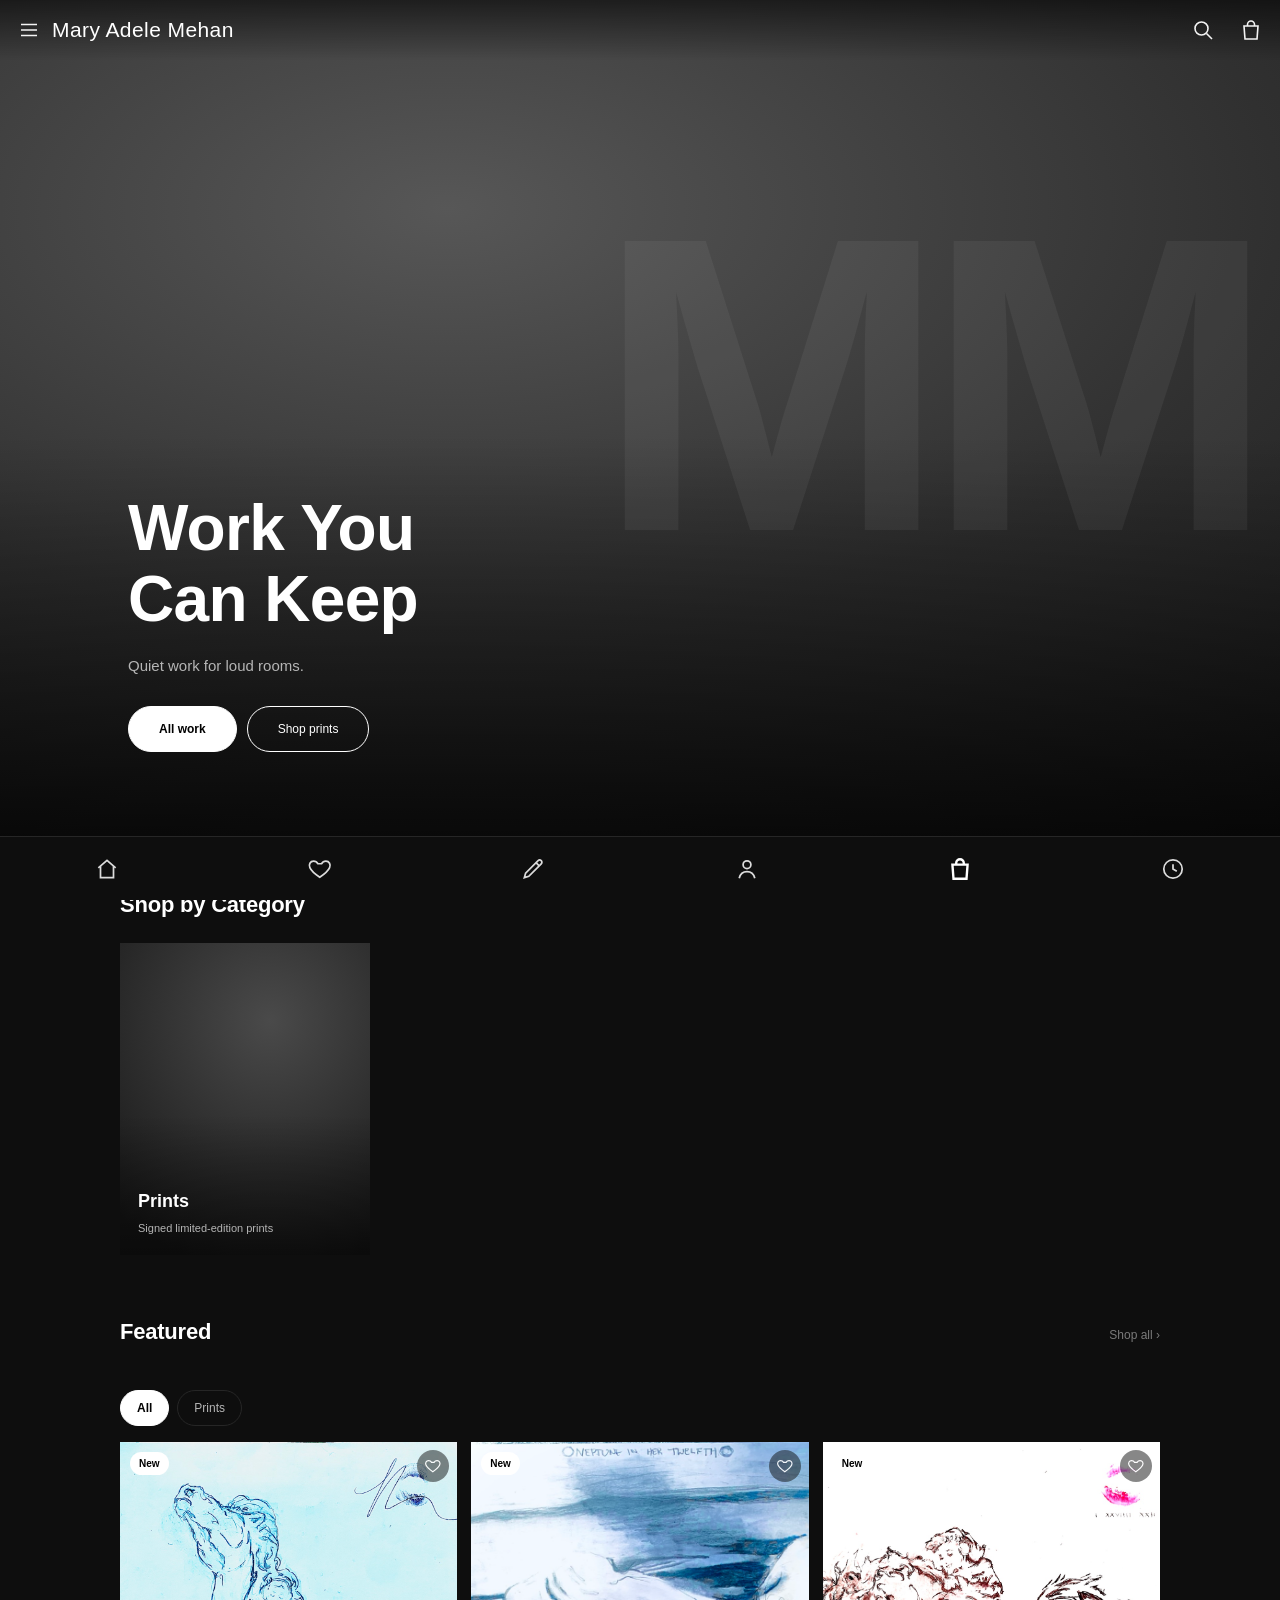
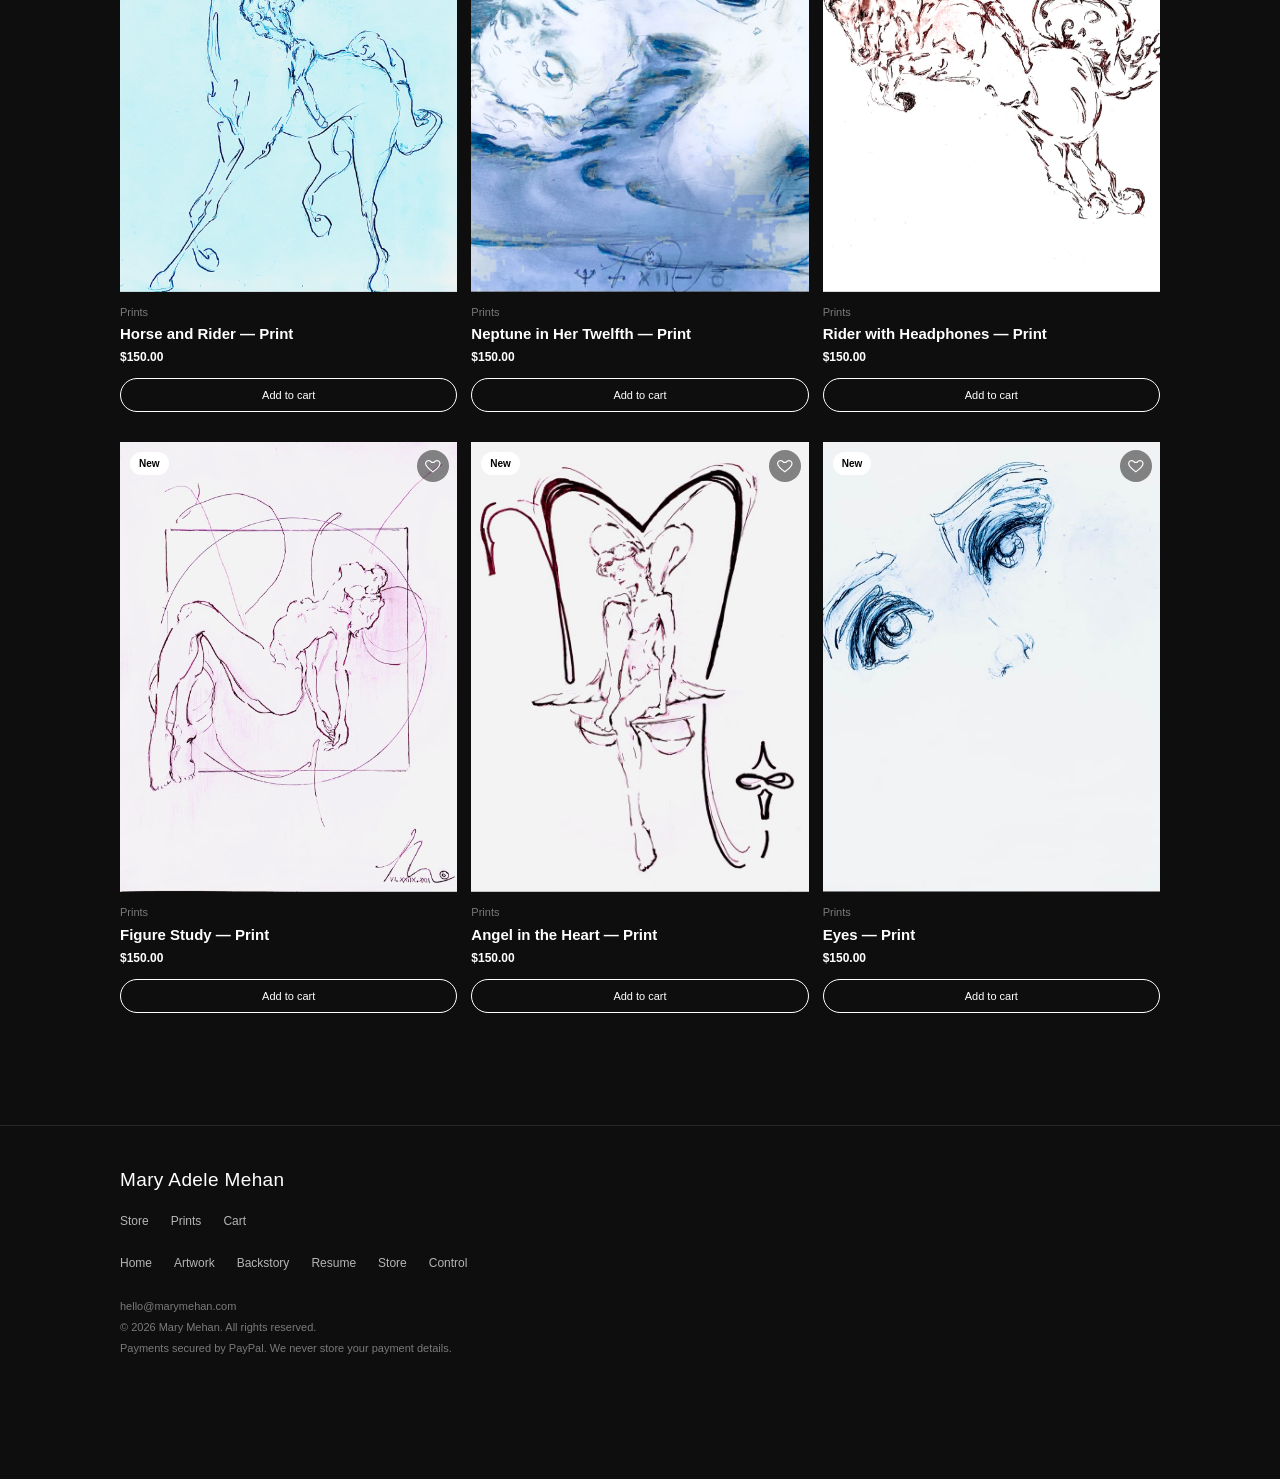
==== store/index.html @ 0a0d1360 "Store: match Featured to new All order Featured now starts Horse and Rider, Neptune in Her Twelfth, " ====
<!DOCTYPE html>
<html lang="en">
<head>
  <meta charset="UTF-8" />
  <meta name="viewport" content="width=device-width, initial-scale=1.0" />
  <meta name="theme-color" content="#0e0e0e" />
  <title>Store</title>
  <link rel="stylesheet" href="../css/style.css" />
  <link rel="stylesheet" href="css/store.css" />
</head>
<body data-page="store" data-root="../" data-store-page="home">

  <!-- full-screen hero (text from data.js → store.pages.home.hero) -->
  <section class="hero" aria-label="Featured">
    <div class="hero-track">
      <div class="hero-slide">
        <div class="slide-art art-2"></div>
        <div class="slide-caption">
          <div class="slide-title"></div>
          <div class="slide-sub" id="rotating-tagline"></div>
          <div class="hero-ctas"></div>
        </div>
      </div>
    </div>
    <div class="hero-progress"></div>
  </section>

  <!-- categories -->
  <section class="section">
    <div class="wrap">
      <div class="section-head">
        <h2 data-store-text="categoriesHeading"></h2>
      </div>
      <div class="grid-2 grid-4" id="categories-grid"></div>
    </div>
  </section>

  <!-- featured products -->
  <section class="section">
    <div class="wrap">
      <div class="section-head">
        <h2 data-store-text="featuredHeading"></h2>
        <a class="more" data-store-text="featuredMore.label" data-store-href="featuredMore.href"></a>
      </div>
      <div class="chips" id="featured-chips"></div>
      <div class="grid-products" id="featured-grid"></div>
    </div>
  </section>

  <!-- filled from data.js by main.js (store links via mmFooterExtra in js/store.js) -->
  <footer class="site-footer"></footer>

  <script src="../js/main.js?v=20261028b"></script>
  <script src="js/store.js"></script>
  <script src="js/home.js"></script>
</body>
</html>
---- css/style.css ----
/* ==========================================================
   MARY MEHAN — portfolio
   Design language: dark app-like editorial (juun.j style)
   ========================================================== */

:root {
  --bg: #0e0e0e;
  --bg-raise: #161616;
  --text: #ffffff;
  --text-dim: #b5b5b5;
  --text-faint: #7a7a7a;
  --hairline: #262626;
  --font: "Helvetica Neue", Helvetica, Arial, "Segoe UI", sans-serif;
  --max: 1080px;
  --navbar-h: 64px;
  --topbar-h: 60px;
}

* { margin: 0; padding: 0; box-sizing: border-box; }

html { -webkit-text-size-adjust: 100%; }

body {
  font-family: var(--font);
  background: var(--bg);
  color: var(--text);
  font-size: 14px;
  line-height: 1.5;
  padding-bottom: var(--navbar-h);
}

a { color: inherit; text-decoration: none; }
button { font-family: inherit; cursor: pointer; background: none; border: none; color: inherit; }
img { max-width: 100%; display: block; }
svg { display: block; }

.wrap { max-width: var(--max); margin: 0 auto; padding: 0 20px; }

/* ---------- top bar ---------- */
.topbar {
  position: fixed;
  top: 0;
  left: 0;
  right: 0;
  z-index: 100;
  height: var(--topbar-h);
  display: flex;
  align-items: center;
  justify-content: space-between;
  padding: 0 16px;
  background: linear-gradient(to bottom, rgba(0, 0, 0, 0.55), rgba(0, 0, 0, 0));
  transition: background 0.3s ease;
}
.topbar.solid { background: rgba(14, 14, 14, 0.92); backdrop-filter: blur(8px); }
.topbar .left { display: flex; align-items: center; gap: 10px; }
.topbar .brand {
  font-size: 21px;
  font-weight: 500;
  letter-spacing: 0.02em;
  text-transform: none;
}
.topbar .right { display: flex; align-items: center; gap: 22px; }
.icon-btn {
  width: 26px;
  height: 26px;
  display: flex;
  align-items: center;
  justify-content: center;
  color: var(--text);
  opacity: 0.95;
}
.icon-btn:hover { opacity: 0.7; }
.icon-btn svg { width: 24px; height: 24px; stroke: currentColor; fill: none; stroke-width: 1.6; }

/* ---------- bottom nav ---------- */
.bottomnav {
  position: fixed;
  left: 0;
  right: 0;
  bottom: 0;
  z-index: 100;
  height: var(--navbar-h);
  background: var(--bg);
  border-top: 1px solid var(--hairline);
  display: flex;
  align-items: center;
  justify-content: space-around;
  padding-bottom: env(safe-area-inset-bottom);
}
.bottomnav a, .bottomnav button {
  flex: 1;
  height: 100%;
  display: flex;
  align-items: center;
  justify-content: center;
  color: var(--text);
  opacity: 0.85;
}
.bottomnav svg { width: 26px; height: 26px; stroke: currentColor; fill: none; stroke-width: 1.6; }
.bottomnav .active { opacity: 1; }
.bottomnav .active svg { stroke-width: 2.2; }
.bottomnav a:hover, .bottomnav button:hover { opacity: 1; }

/* ---------- overlay menu ---------- */
.menu-overlay {
  position: fixed;
  inset: 0;
  z-index: 200;
  background: rgba(10, 10, 10, 0.97);
  display: flex;
  flex-direction: column;
  justify-content: center;
  padding: 0 28px;
  opacity: 0;
  pointer-events: none;
  transition: opacity 0.3s ease;
}
.menu-overlay.open { opacity: 1; pointer-events: auto; }
.menu-overlay .menu-close {
  position: absolute;
  top: 16px;
  right: 16px;
  font-size: 28px;
  font-weight: 300;
  padding: 8px;
}
.menu-overlay nav a {
  display: block;
  font-size: clamp(34px, 8vw, 54px);
  font-weight: 700;
  line-height: 1.35;
  color: var(--text-faint);
  transition: color 0.2s ease;
}
.menu-overlay nav a:hover, .menu-overlay nav a.active { color: var(--text); }
.menu-overlay .menu-foot {
  position: absolute;
  bottom: calc(var(--navbar-h) + 24px);
  left: 28px;
  font-size: 12px;
  color: var(--text-faint);
  letter-spacing: 0.04em;
}

/* ---------- hero carousel ---------- */
.hero {
  position: relative;
  overflow: hidden;
  height: calc(100dvh - var(--navbar-h));
  background: var(--bg);
}
.hero-track {
  display: flex;
  height: 100%;
  transition: transform 0.7s cubic-bezier(0.22, 1, 0.36, 1);
}
.hero-slide {
  flex: 0 0 100%;
  position: relative;
  display: flex;
  align-items: flex-end;
}
.hero-slide .slide-art { position: absolute; inset: 0; }
.hero-slide .slide-caption {
  position: relative;
  z-index: 2;
  padding: 0 28px 84px;
  max-width: var(--max);
  width: 100%;
  margin: 0 auto;
}
.slide-title {
  font-size: clamp(38px, 8vw, 64px);
  font-weight: 700;
  line-height: 1.12;
  letter-spacing: -0.01em;
}
.slide-sub {
  margin-top: 18px;
  font-size: 15px;
  font-weight: 400;
  line-height: 1.6;
  color: var(--text-dim);
  max-width: 34ch;
}

/* prev / next arrows */
.hero-arrow {
  position: absolute;
  top: 50%;
  transform: translateY(-50%);
  z-index: 4;
  width: 46px;
  height: 46px;
  display: flex;
  align-items: center;
  justify-content: center;
  color: var(--text);
  opacity: 0.75;
}
.hero-arrow svg {
  width: 30px;
  height: 30px;
  stroke: currentColor;
  fill: none;
  stroke-width: 1.6;
}
.hero-arrow:hover { opacity: 1; }
.hero-arrow.prev { left: 8px; }
.hero-arrow.next { right: 8px; }
.hero-arrow.next svg { transform: scaleX(-1); }

/* slide indicator — thin bars, bottom center */
.hero-progress {
  position: absolute;
  left: 50%;
  bottom: 34px;
  transform: translateX(-50%);
  z-index: 3;
  display: flex;
  gap: 6px;
}
.hero-progress button {
  width: 56px;
  height: 2px;
  padding: 10px 0;
  background: none;
  position: relative;
}
.hero-progress button::after {
  content: "";
  position: absolute;
  left: 0;
  right: 0;
  top: 50%;
  height: 2px;
  margin-top: -1px;
  background: rgba(255, 255, 255, 0.28);
}
.hero-progress button.on::after { background: #ffffff; }

/* photographic slide art */
.art-photo {
  background-size: cover;
  background-position: center 22%;
  background-repeat: no-repeat;
  filter: grayscale(1) brightness(0.78);
}
.art-photo.dim { filter: grayscale(1) brightness(0.6); }
@media (min-width: 900px) {
  /* portrait image on a wide screen: keep the subject right of the caption */
  .art-photo { background-position: 72% 20%; }
}

/* cutout portrait composited onto a dark studio backdrop */
.art-portrait {
  background-image:
    url("../img/hero-2.png"),
    radial-gradient(120% 90% at 50% 20%, #4e4e4e 0%, #262626 45%, #0d0d0d 100%);
  background-size: auto 88%, cover;
  background-position: center bottom, center;
  background-repeat: no-repeat;
  filter: grayscale(1);
}
@media (min-width: 900px) {
  /* keep the subject right of the caption on wide screens */
  .art-portrait {
    background-position: 68% bottom, center;
    background-size: auto 94%, cover;
  }
}

/* crouching-figure cutout on a dark studio backdrop */
.art-figure {
  background-image:
    url("../img/hero-3.png"),
    radial-gradient(130% 100% at 60% 30%, #5a5a5a 0%, #2a2a2a 50%, #0d0d0d 100%);
  background-size: auto 78%, cover;
  background-position: right -40px top 42%, center;
  background-repeat: no-repeat;
  filter: grayscale(1);
}
@media (min-width: 900px) {
  .art-figure {
    background-position: right -40px top 45%, center;
    background-size: auto 84%, cover;
  }
}

/* studio-backdrop slide art — monochrome photo feel */
.art-1 {
  background:
    radial-gradient(120% 90% at 60% 30%, #6a6a6a 0%, #3c3c3c 45%, #191919 100%);
}
.art-2 {
  background:
    radial-gradient(130% 100% at 35% 25%, #575757 0%, #303030 50%, #121212 100%);
}
.art-3 {
  background:
    radial-gradient(110% 95% at 70% 40%, #7c7c7c 0%, #424242 40%, #151515 100%);
}
.slide-art::before {
  content: "";
  position: absolute;
  inset: 0;
  background: linear-gradient(to top, rgba(0, 0, 0, 0.72) 0%, rgba(0, 0, 0, 0) 48%);
}
.slide-art::after {
  content: attr(data-mark);
  position: absolute;
  right: 2%;
  top: 46%;
  transform: translateY(-50%);
  font-size: clamp(140px, 38vw, 420px);
  font-weight: 700;
  letter-spacing: -0.05em;
  line-height: 1;
  color: rgba(255, 255, 255, 0.05);
}

/* ---------- page hero (subpages) ---------- */
.page-hero {
  padding: calc(var(--topbar-h) + 46px) 0 34px;
  border-bottom: 1px solid var(--hairline);
}
.page-hero h1 {
  font-size: clamp(34px, 7vw, 52px);
  font-weight: 700;
  line-height: 1.1;
  letter-spacing: -0.01em;
}
.page-hero p {
  margin-top: 12px;
  font-size: 14px;
  color: var(--text-dim);
}

/* ---------- sections ---------- */
.section { padding: 52px 0 8px; }
.section-head {
  display: flex;
  align-items: baseline;
  justify-content: space-between;
  margin-bottom: 22px;
}
.section-head h2 {
  font-size: 22px;
  font-weight: 700;
  letter-spacing: -0.01em;
}
.section-head .more {
  font-size: 12px;
  color: var(--text-faint);
}
.section-head .more::after { content: " \203A"; }

/* ---------- horizontal scroll row ---------- */
.scroll-row {
  display: flex;
  gap: 14px;
  overflow-x: auto;
  padding-bottom: 24px;
  scroll-snap-type: x mandatory;
  scrollbar-width: none;
}
.scroll-row::-webkit-scrollbar { display: none; }
.scroll-row .card { flex: 0 0 68%; scroll-snap-align: start; }
@media (min-width: 720px) {
  .scroll-row .card { flex: 0 0 31%; }
}

/* ---------- cards ---------- */
.card { display: block; }
.card .thumb {
  aspect-ratio: 3 / 4;
  position: relative;
  overflow: hidden;
  margin-bottom: 12px;
  background: var(--bg-raise);
}
.card .thumb::after {
  content: attr(data-num);
  position: absolute;
  right: 10px;
  bottom: 4px;
  font-size: 68px;
  font-weight: 700;
  color: rgba(255, 255, 255, 0.07);
  line-height: 1;
}
.card:hover .thumb { opacity: 0.85; }
.card .cat {
  font-size: 11px;
  color: var(--text-faint);
  margin-bottom: 4px;
}
.card .name {
  font-size: 15px;
  font-weight: 700;
  line-height: 1.35;
}
.card .meta {
  margin-top: 4px;
  font-size: 12px;
  color: var(--text-dim);
}
.card .meta .tag { color: var(--text); font-weight: 700; margin-right: 8px; }

/* thumb tone variants — studio grays */
.t-1 { background: radial-gradient(110% 90% at 60% 30%, #555, #1d1d1d) !important; }
.t-2 { background: radial-gradient(120% 100% at 30% 25%, #484848, #171717) !important; }
.t-3 { background: radial-gradient(100% 90% at 70% 45%, #616161, #202020) !important; }
.t-4 { background: radial-gradient(120% 95% at 45% 20%, #3e3e3e, #141414) !important; }
.t-dark { background: radial-gradient(120% 100% at 50% 30%, #2c2c2c, #0c0c0c) !important; }

/* ---------- two-column tiles ---------- */
.grid-2 {
  display: grid;
  grid-template-columns: 1fr 1fr;
  gap: 14px;
}
.cat-tile {
  position: relative;
  aspect-ratio: 4 / 5;
  display: flex;
  align-items: flex-end;
  overflow: hidden;
}
.cat-tile .tile-label {
  position: relative;
  z-index: 2;
  padding: 18px;
  font-size: 18px;
  font-weight: 700;
}
.cat-tile .tile-label small {
  display: block;
  font-size: 11px;
  font-weight: 400;
  color: var(--text-dim);
  margin-top: 5px;
}
.cat-tile::before {
  content: "";
  position: absolute;
  inset: 0;
  background: radial-gradient(120% 100% at 60% 25%, #4a4a4a 0%, #161616 80%);
  transition: transform 0.5s ease;
}
.cat-tile:nth-child(even)::before {
  background: radial-gradient(120% 100% at 35% 30%, #3c3c3c 0%, #101010 80%);
}
.cat-tile::after {
  content: "";
  position: absolute;
  inset: 0;
  background: linear-gradient(to top, rgba(0, 0, 0, 0.5), transparent 45%);
}
.cat-tile:hover::before { transform: scale(1.05); }

/* ---------- projects grid ---------- */
.grid-products {
  display: grid;
  grid-template-columns: 1fr 1fr;
  gap: 30px 14px;
  padding: 8px 0 48px;
}
@media (min-width: 720px) {
  .grid-products { grid-template-columns: repeat(3, 1fr); }
}

/* filter chips */
.chips {
  display: flex;
  gap: 8px;
  overflow-x: auto;
  padding: 20px 0 8px;
  scrollbar-width: none;
}
.chips::-webkit-scrollbar { display: none; }
.chip {
  border: 1px solid var(--hairline);
  padding: 8px 16px;
  font-size: 12px;
  white-space: nowrap;
  color: var(--text-dim);
  border-radius: 999px;
}
.chip.on {
  background: var(--text);
  border-color: var(--text);
  color: #000;
  font-weight: 700;
}

/* ---------- statement strip ---------- */
.statement {
  border-top: 1px solid var(--hairline);
  padding: 64px 0;
  margin-top: 48px;
}
.statement .wrap { max-width: 760px; }
.statement .kicker {
  font-size: 12px;
  color: var(--text-faint);
  margin-bottom: 18px;
}
.statement p {
  font-size: clamp(22px, 4.4vw, 32px);
  font-weight: 700;
  line-height: 1.35;
  letter-spacing: -0.01em;
}
.statement .cta {
  display: inline-block;
  margin-top: 28px;
  border: 1px solid var(--text);
  padding: 12px 30px;
  font-size: 12px;
  border-radius: 999px;
}
.statement .cta:hover { background: var(--text); color: #000; }

/* ---------- resume ---------- */
.resume { padding-bottom: 48px; }
.resume-block { border-bottom: 1px solid var(--hairline); padding: 34px 0; }
.resume-block h3 {
  font-size: 12px;
  font-weight: 400;
  color: var(--text-faint);
  letter-spacing: 0.08em;
  text-transform: uppercase;
  margin-bottom: 22px;
}
.resume-item {
  display: grid;
  grid-template-columns: 96px 1fr;
  gap: 18px;
  padding: 10px 0;
}
.resume-item .when {
  font-size: 12px;
  color: var(--text-faint);
  padding-top: 4px;
}
.resume-item .what strong {
  display: block;
  font-size: 16px;
  font-weight: 700;
}
.resume-item .what em {
  display: block;
  font-style: normal;
  font-size: 13px;
  color: var(--text-dim);
  margin: 3px 0 8px;
}
.resume-item .what p { font-size: 13px; color: var(--text-dim); max-width: 62ch; }
.skill-tags { display: flex; flex-wrap: wrap; gap: 8px; }
.skill-tags span {
  border: 1px solid var(--hairline);
  padding: 8px 14px;
  font-size: 12px;
  color: var(--text-dim);
  border-radius: 999px;
}
.resume-actions { padding: 34px 0; display: flex; gap: 10px; }

/* ---------- backstory ---------- */
.backstory-body { max-width: 700px; padding: 8px 0 64px; }
.backstory-body p { font-size: 18px; line-height: 1.75; margin: 0 0 1.4em; color: var(--text); }
.backstory-body p:first-child {
  font-size: clamp(22px, 4.4vw, 30px);
  font-weight: 700;
  line-height: 1.35;
  letter-spacing: -0.01em;
}
.btn {
  display: inline-block;
  border: 1px solid var(--text);
  background: var(--text);
  color: #000;
  padding: 13px 30px;
  font-size: 12px;
  font-weight: 700;
  border-radius: 999px;
}
.btn.ghost { background: transparent; color: var(--text); font-weight: 400; }
.btn:hover { opacity: 0.85; }

/* ---------- control panel ---------- */
.control { padding-bottom: 64px; }
.panel {
  border: 1px solid var(--hairline);
  background: var(--bg-raise);
  margin-top: 20px;
  border-radius: 4px;
}
.panel-head {
  border-bottom: 1px solid var(--hairline);
  padding: 16px 18px;
  font-size: 13px;
  font-weight: 700;
  display: flex;
  justify-content: space-between;
  align-items: center;
}
.panel-body { padding: 18px; }
.field { margin-bottom: 18px; }
.field label {
  display: block;
  font-size: 11px;
  color: var(--text-faint);
  letter-spacing: 0.06em;
  text-transform: uppercase;
  margin-bottom: 8px;
}
.field input, .field textarea, .field select {
  width: 100%;
  border: 1px solid var(--hairline);
  background: var(--bg);
  color: var(--text);
  padding: 11px 13px;
  font-family: var(--font);
  font-size: 14px;
  border-radius: 4px;
}
.field input:focus, .field textarea:focus, .field select:focus {
  outline: none;
  border-color: var(--text-dim);
}
.ctl-list { list-style: none; }
.ctl-list li {
  display: flex;
  justify-content: space-between;
  align-items: center;
  gap: 12px;
  padding: 13px 0;
  border-bottom: 1px solid var(--hairline);
}
.ctl-list li:last-child { border-bottom: none; }
.ctl-list .li-name { font-size: 14px; font-weight: 700; }
.ctl-list .li-meta { font-size: 12px; color: var(--text-faint); }
.ctl-list button {
  border: 1px solid var(--hairline);
  padding: 7px 14px;
  font-size: 11px;
  color: var(--text-dim);
  border-radius: 999px;
}
.ctl-list button:hover { border-color: #ff5a5a; color: #ff5a5a; }
.notice { margin-top: 14px; font-size: 12px; color: var(--text-faint); }
.notice.ok { color: var(--text); }

/* ---------- footer ---------- */
.site-footer {
  border-top: 1px solid var(--hairline);
  margin-top: 56px;
  padding: 40px 0 56px;
}
.foot-brand {
  font-size: 19px;
  font-weight: 500;
  text-transform: none;
  letter-spacing: 0.02em;
  margin-bottom: 18px;
}
.foot-links {
  display: flex;
  flex-wrap: wrap;
  gap: 8px 22px;
  font-size: 12px;
  color: var(--text-dim);
  margin-bottom: 24px;
}
.foot-fine {
  font-size: 11px;
  line-height: 1.9;
  color: var(--text-faint);
}

/* ---------- content failed to load (see mmContentError in main.js) ---------- */
body.content-failed > :not(.topbar):not(.bottomnav):not(.menu-overlay):not(.site-footer):not(.load-error) {
  display: none !important;
}
.load-error { padding: calc(var(--topbar-h) + 46px) 0 34px; border-bottom: 1px solid var(--hairline); }
.load-error h1 {
  font-size: clamp(34px, 7vw, 52px);
  font-weight: 700;
  line-height: 1.1;
  letter-spacing: -0.01em;
}
.load-error p { margin: 12px 0 26px; color: var(--text-dim); max-width: 46ch; }
---- store/css/store.css ----
/* ==========================================================
   MARY ADELE MEHAN — store
   Loaded after ../css/style.css; reuses its tokens and only adds
   the pieces a storefront needs (cards with prices, cart, checkout).
   ========================================================== */

[hidden] { display: none !important; }

/* ---------- top bar cart badge ---------- */
.cart-link { position: relative; }
.cart-badge {
  position: absolute;
  top: -5px;
  right: -8px;
  min-width: 16px;
  height: 16px;
  padding: 0 4px;
  border-radius: 999px;
  background: var(--text);
  color: #000;
  font-size: 9px;
  font-weight: 700;
  line-height: 16px;
  text-align: center;
}

/* ---------- buttons (extends .btn) ---------- */
.btn.block { display: block; width: 100%; text-align: center; }
.btn.sm { padding: 10px 18px; font-size: 11px; }
.btn:disabled { opacity: 0.35; cursor: not-allowed; }

/* ---------- hero ---------- */
.hero-ctas { display: flex; flex-wrap: wrap; gap: 10px; margin-top: 28px; }
#rotating-tagline { min-height: 1.6em; transition: opacity 0.7s ease; }

/* ---------- category tiles: four across on wide screens ---------- */
@media (min-width: 720px) {
  .grid-2.grid-4 { grid-template-columns: repeat(4, 1fr); }
}

/* ---------- product cards (extends .card) ---------- */
.product-card { position: relative; }
.product-card .thumb { display: block; }
.product-card .thumb img {
  position: absolute;
  inset: 0;
  width: 100%;
  height: 100%;
  object-fit: cover;
  transition: transform 0.7s ease;
}
.product-card:hover .thumb { opacity: 1; }
.product-card:hover .thumb img { transform: scale(1.04); }
.product-card .name { display: block; }
.product-card .name:hover { color: var(--text-dim); }
.product-card .add { margin-top: 12px; }

.badge {
  position: absolute;
  top: 10px;
  left: 10px;
  z-index: 2;
  background: var(--text);
  color: #000;
  padding: 4px 9px;
  font-size: 10px;
  font-weight: 700;
  border-radius: 999px;
}
.badge.inline { position: static; display: inline-block; }

.wish {
  position: absolute;
  top: 8px;
  right: 8px;
  z-index: 2;
  width: 32px;
  height: 32px;
  display: flex;
  align-items: center;
  justify-content: center;
  border-radius: 50%;
  background: rgba(14, 14, 14, 0.55);
  opacity: 0.9;
}
.wish:hover { opacity: 1; }
.wish svg { width: 18px; height: 18px; stroke: currentColor; fill: none; stroke-width: 1.6; }
.wish.on svg { fill: currentColor; }

.price s, .pdp-price s { color: var(--text-faint); margin-left: 2px; }

/* chips can be links too */
a.chip { display: inline-block; }

/* ---------- empty / not-found states ---------- */
.empty { text-align: center; padding: 72px 0 24px; grid-column: 1 / -1; }
.empty h2 { font-size: 22px; font-weight: 700; margin-bottom: 8px; }
.empty p { color: var(--text-faint); margin-bottom: 26px; }

/* ---------- product detail ---------- */
.pdp-wrap { padding-top: calc(var(--topbar-h) + 28px); padding-bottom: 24px; }
.crumbs {
  display: flex;
  flex-wrap: wrap;
  gap: 8px;
  font-size: 12px;
  color: var(--text-faint);
  margin-bottom: 24px;
}
.crumbs a:hover { color: var(--text); }
.crumbs span:last-child { color: var(--text-dim); }
.pdp { display: grid; gap: 32px; }
@media (min-width: 820px) {
  .pdp { grid-template-columns: 1fr 1fr; gap: 56px; }
}
.pdp-media { background: var(--bg-raise); aspect-ratio: 3 / 4; overflow: hidden; }
.pdp-media img { width: 100%; height: 100%; object-fit: cover; }
.pdp-info { display: flex; flex-direction: column; gap: 20px; }
.pdp-info h1 {
  font-size: clamp(30px, 5vw, 42px);
  font-weight: 700;
  line-height: 1.1;
  letter-spacing: -0.01em;
}
.pdp-price { font-size: 22px; font-weight: 700; }
.pdp-price .save { font-size: 12px; font-weight: 400; color: var(--text-dim); margin-left: 8px; }
.pdp-info .desc { color: var(--text-dim); max-width: 52ch; border-top: 1px solid var(--hairline); padding-top: 20px; }
.pdp-info h3 {
  font-size: 12px;
  font-weight: 400;
  color: var(--text-faint);
  letter-spacing: 0.08em;
  text-transform: uppercase;
  margin-bottom: 12px;
}
.features { list-style: none; }
.features li { padding: 6px 0; color: var(--text-dim); border-bottom: 1px solid var(--hairline); }
.features li:last-child { border-bottom: none; }
.stock { font-size: 12px; color: var(--text-dim); display: flex; align-items: center; gap: 8px; }
.stock::before { content: ""; width: 6px; height: 6px; border-radius: 50%; background: currentColor; }
.stock.low { color: var(--text); }
.stock.out { color: #ff5a5a; }
.buy-row { display: flex; gap: 10px; align-items: stretch; }
.buy-row .btn { flex: 1; }

/* quantity stepper */
.stepper {
  display: inline-flex;
  align-items: center;
  border: 1px solid var(--hairline);
  border-radius: 999px;
  overflow: hidden;
}
.stepper button { width: 38px; height: 38px; font-size: 15px; color: var(--text-dim); }
.stepper button:hover { color: var(--text); background: var(--bg-raise); }
.stepper input, .stepper span {
  width: 40px;
  text-align: center;
  font-size: 13px;
  font-weight: 700;
  background: transparent;
  border: none;
  color: var(--text);
  font-family: var(--font);
  -moz-appearance: textfield;
}
.stepper input::-webkit-inner-spin-button,
.stepper input::-webkit-outer-spin-button { -webkit-appearance: none; margin: 0; }
.stepper input:focus { outline: none; }

/* ---------- cart ---------- */
.cart-layout { display: grid; gap: 28px; padding-bottom: 24px; }
@media (min-width: 900px) {
  .cart-layout { grid-template-columns: 2fr 1fr; align-items: start; gap: 40px; }
}
.cart-list { list-style: none; }
.cart-row {
  display: grid;
  grid-template-columns: 84px 1fr;
  gap: 16px;
  padding: 20px 0;
  border-bottom: 1px solid var(--hairline);
}
.cart-row .thumb { aspect-ratio: 3 / 4; background: var(--bg-raise); overflow: hidden; }
.cart-row .thumb img { width: 100%; height: 100%; object-fit: cover; }
.cart-row .info { display: flex; flex-direction: column; gap: 6px; }
.cart-row .top { display: flex; justify-content: space-between; gap: 12px; }
.cart-row .name { font-size: 15px; font-weight: 700; line-height: 1.35; }
.cart-row .name:hover { color: var(--text-dim); }
.cart-row .each { font-size: 12px; color: var(--text-faint); }
.cart-row .bottom { display: flex; justify-content: space-between; align-items: center; margin-top: auto; }
.cart-row .line { font-weight: 700; }
.remove { font-size: 22px; font-weight: 300; line-height: 1; color: var(--text-faint); padding: 0 4px; }
.remove:hover { color: #ff5a5a; }

/* order summary rows (inside .panel) */
.sum-row { display: flex; justify-content: space-between; gap: 12px; padding: 6px 0; color: var(--text-dim); }
.sum-row strong { color: var(--text); font-weight: 700; }
.sum-row.sep, .sum-row.total { border-top: 1px solid var(--hairline); margin-top: 8px; padding-top: 14px; }
.sum-row.total { color: var(--text); font-weight: 700; font-size: 15px; }
.sum-note { font-size: 12px; color: var(--text-faint); padding: 2px 0 6px; }
.sum-actions { display: flex; flex-direction: column; gap: 10px; margin-top: 18px; }

.sum-item { display: flex; align-items: center; gap: 12px; padding: 8px 0; }
.sum-thumb { width: 48px; height: 64px; overflow: hidden; background: var(--bg); flex-shrink: 0; }
.sum-thumb img { width: 100%; height: 100%; object-fit: cover; }
.sum-item .grow { flex: 1; min-width: 0; }
.sum-item .nm { font-weight: 700; white-space: nowrap; overflow: hidden; text-overflow: ellipsis; }
.sum-item .q { font-size: 12px; color: var(--text-faint); }

/* ---------- checkout / thank you ---------- */
.narrow { max-width: 640px; padding-bottom: 24px; }
#paypal-button-container { margin-top: 20px; }
.checkout-actions { margin-top: 20px; }
.mono { font-family: ui-monospace, SFMono-Regular, Menlo, monospace; font-size: 12px; word-break: break-all; text-align: right; }

/* ---------- search ---------- */
.search-form { display: flex; gap: 10px; padding: 24px 0 8px; }
.search-form .field { flex: 1; margin-bottom: 0; }
.search-form .field input { border-radius: 999px; padding: 12px 18px; }

@media print {
  .topbar, .bottomnav, .site-footer, .resume-actions { display: none !important; }
}
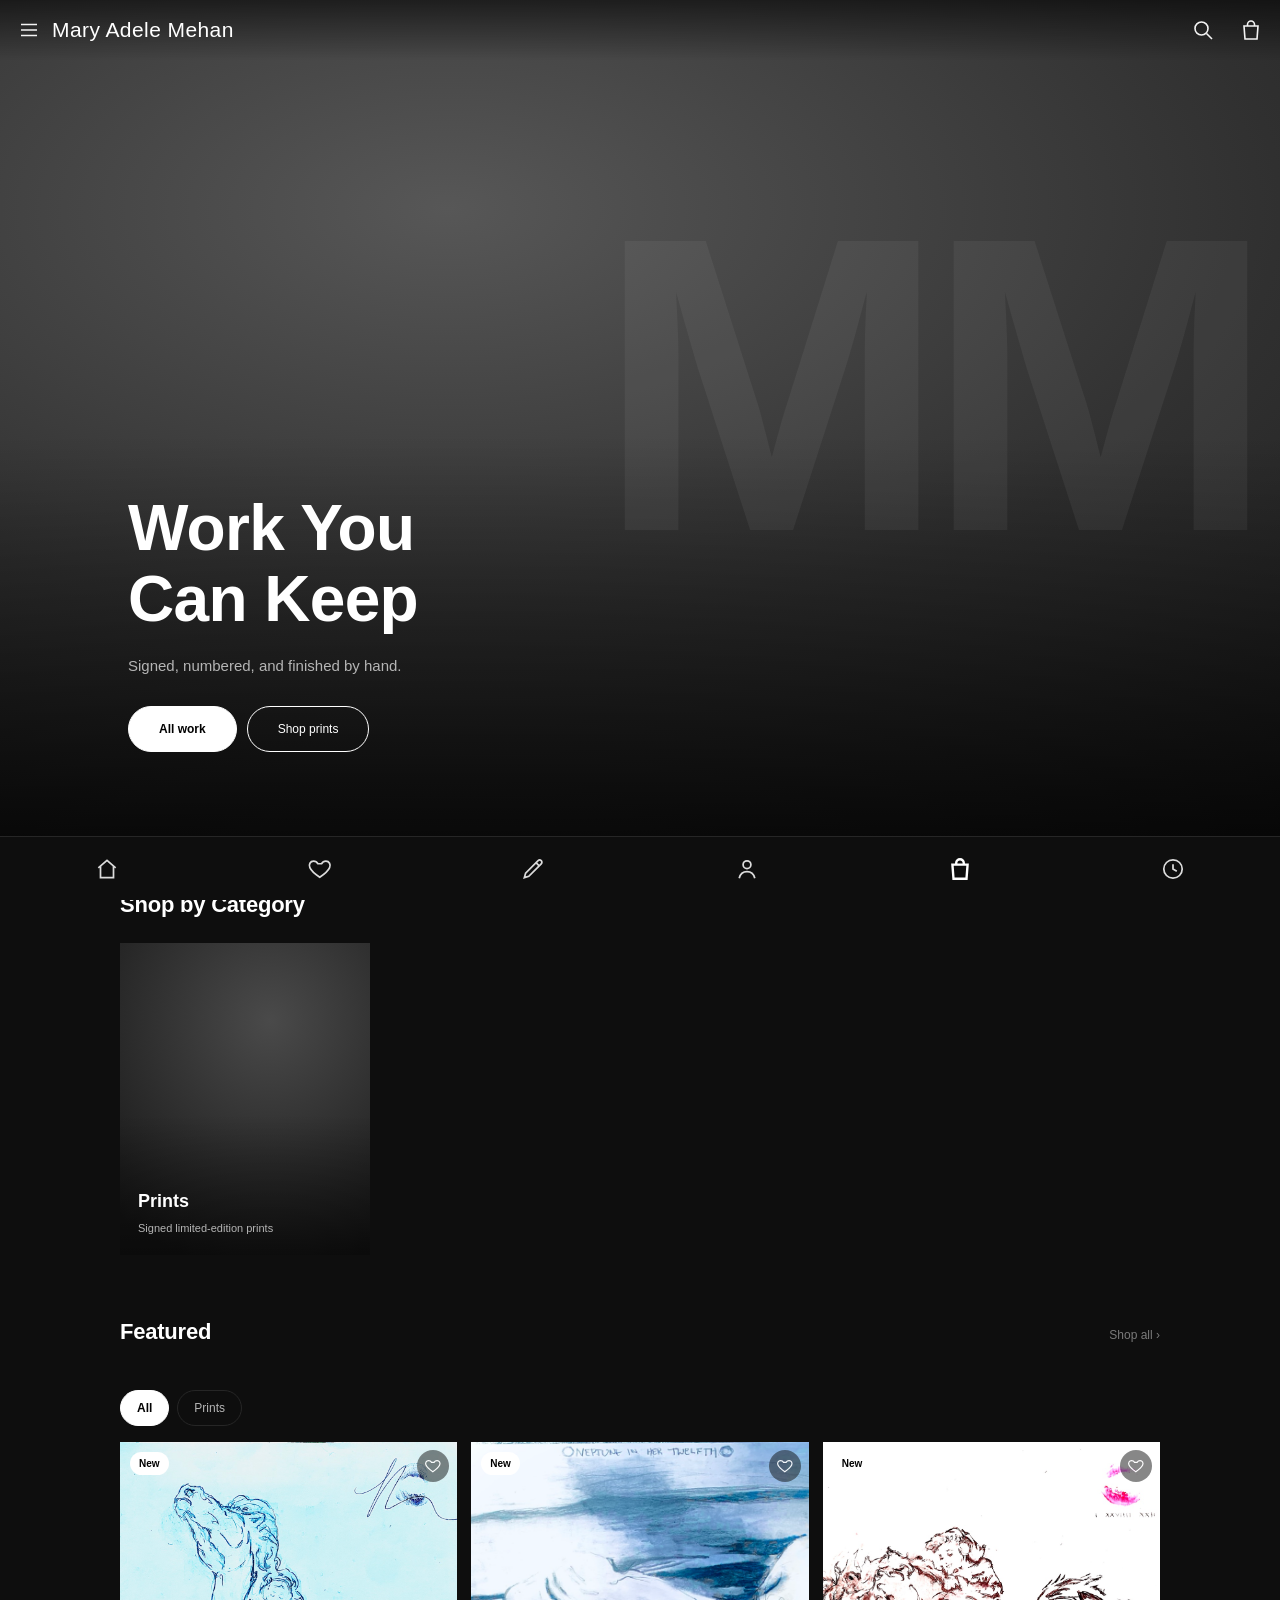
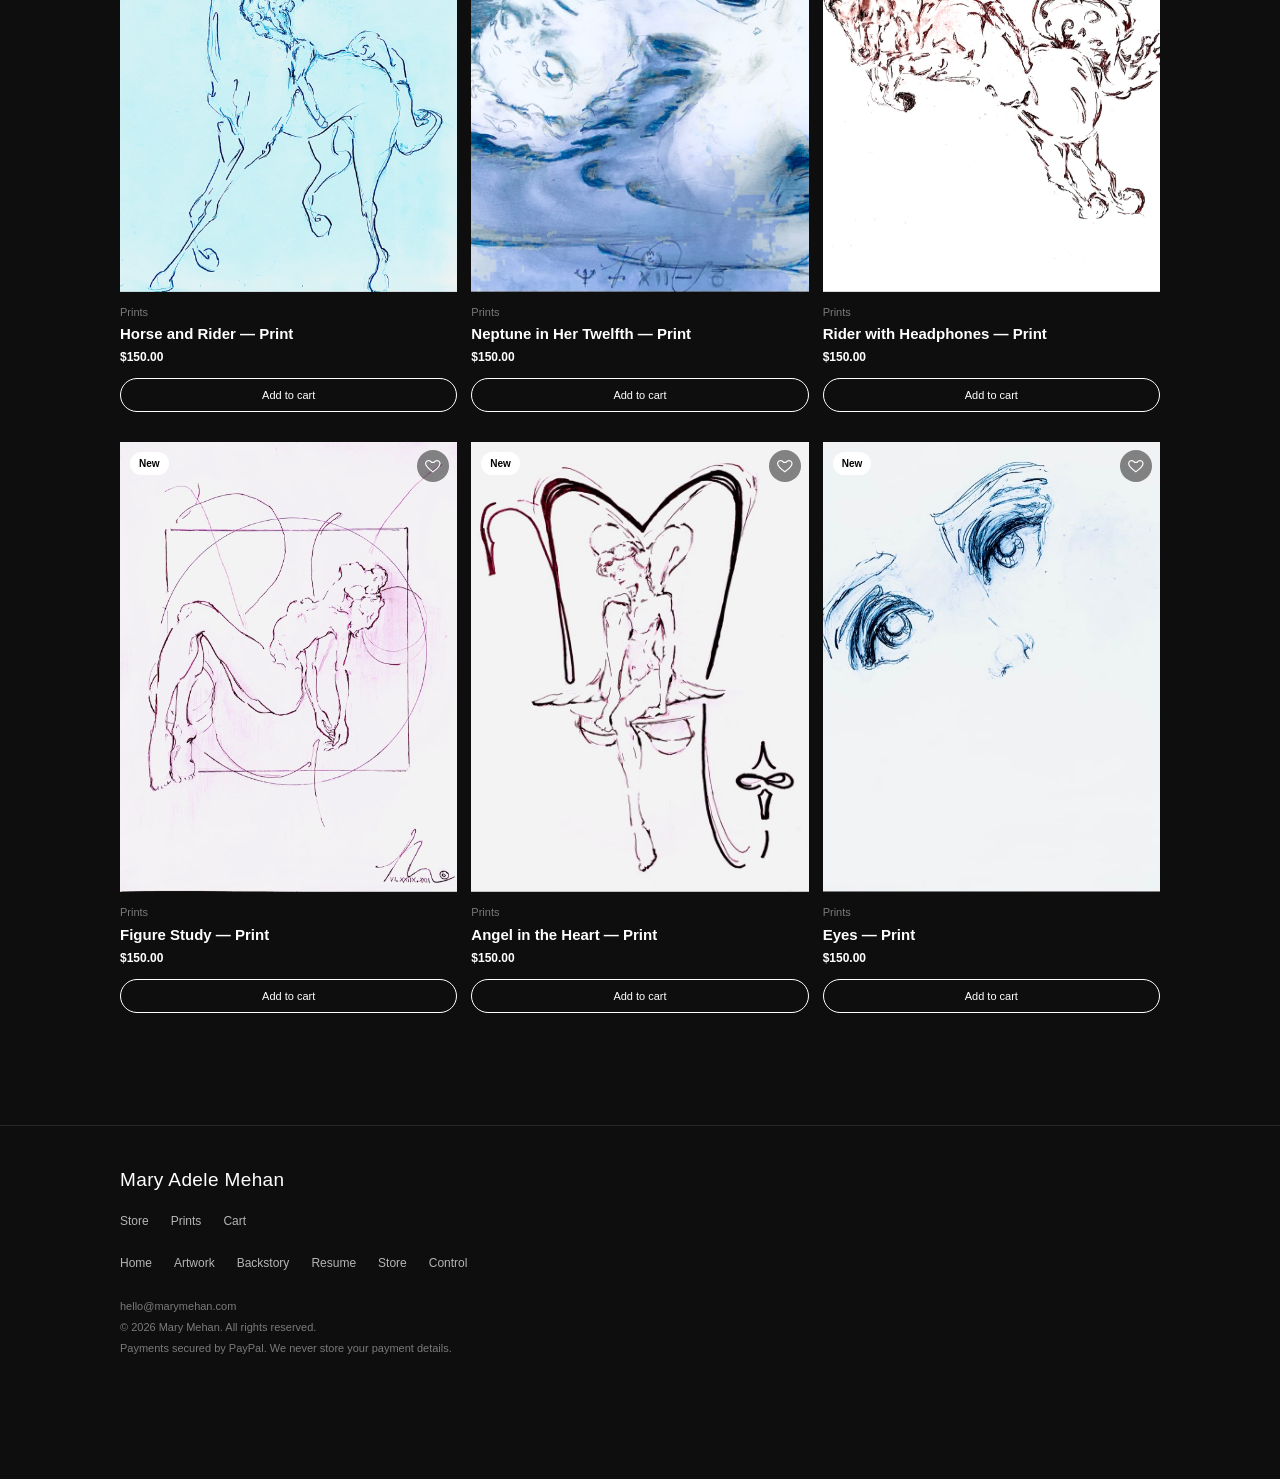
==== commit b68b7b62: "Home: match Selected Work and Artwork to new All order Projects now follow the store All order, with" ====
--- a/store/index.html
+++ b/store/index.html
@@ -50,7 +50,7 @@
   <!-- filled from data.js by main.js (store links via mmFooterExtra in js/store.js) -->
   <footer class="site-footer"></footer>
 
-  <script src="../js/main.js?v=20261028b"></script>
+  <script src="../js/main.js?v=20261028c"></script>
   <script src="js/store.js"></script>
   <script src="js/home.js"></script>
 </body>
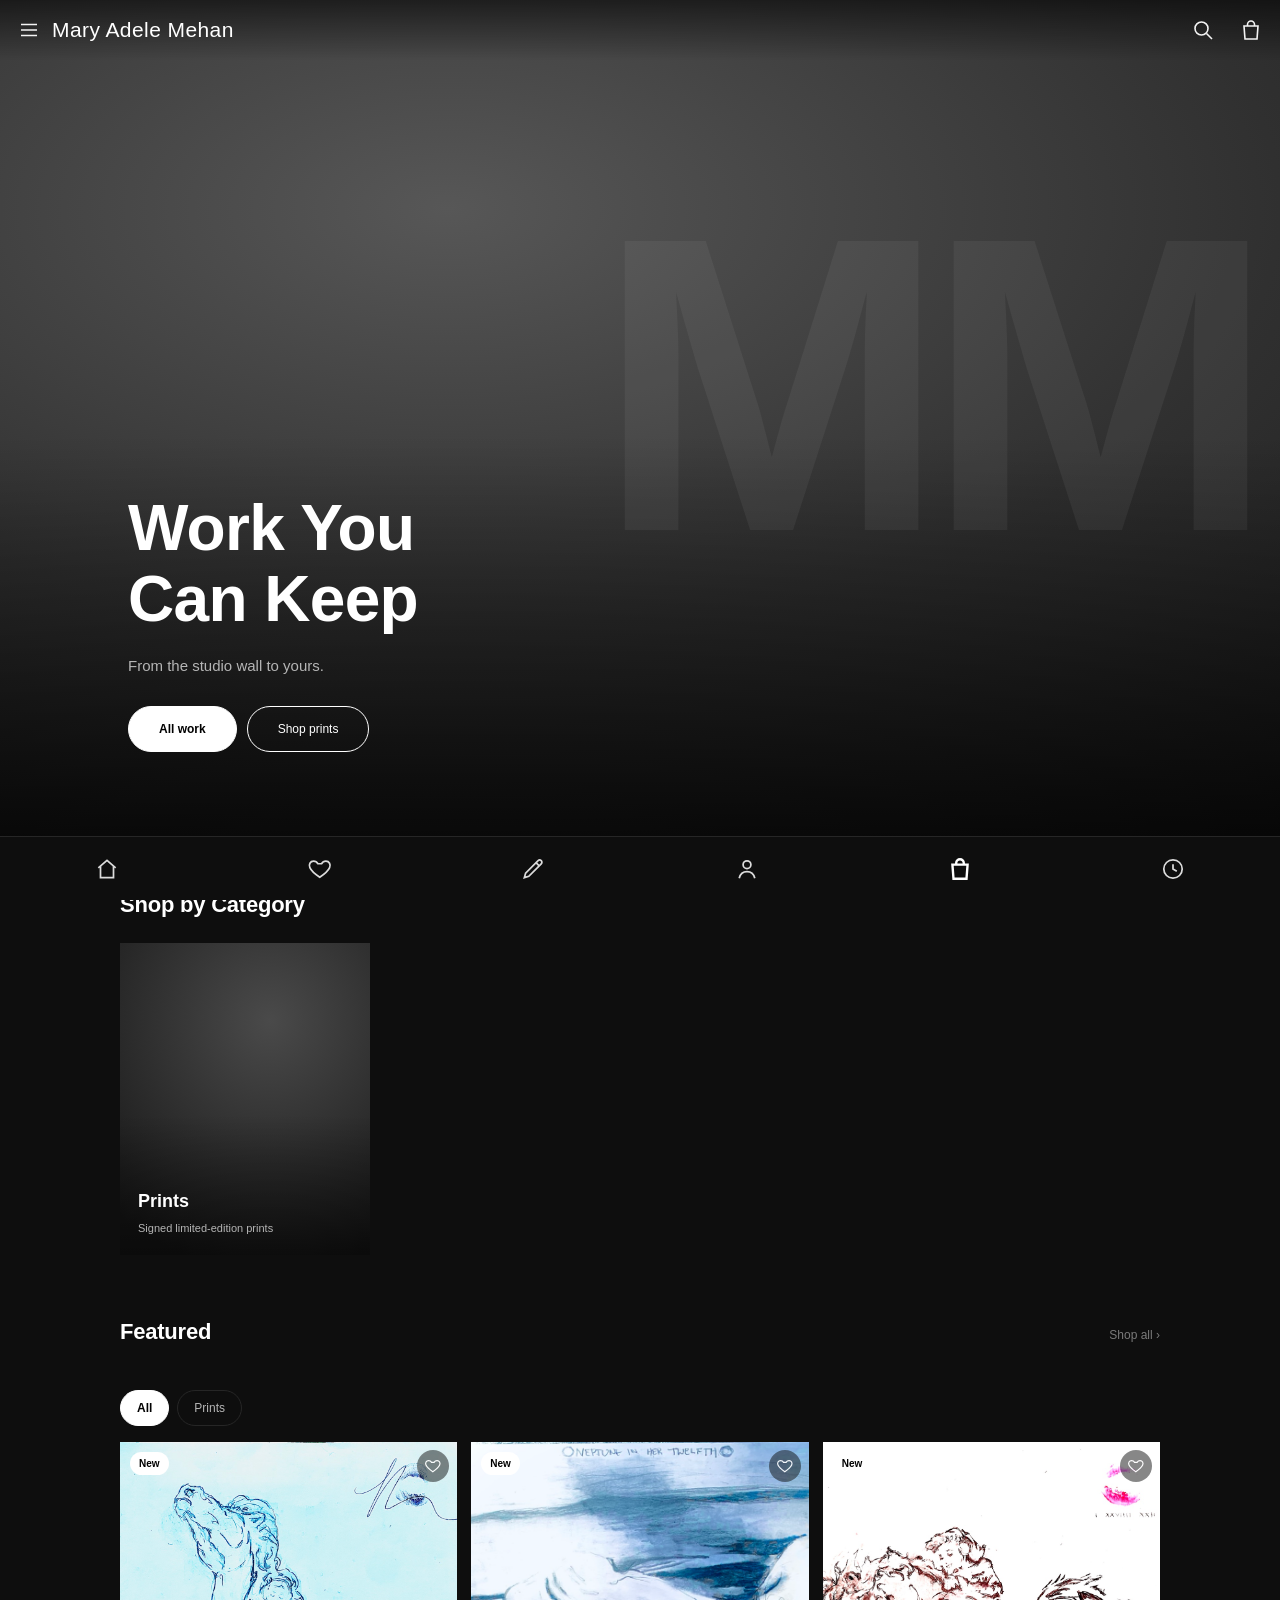
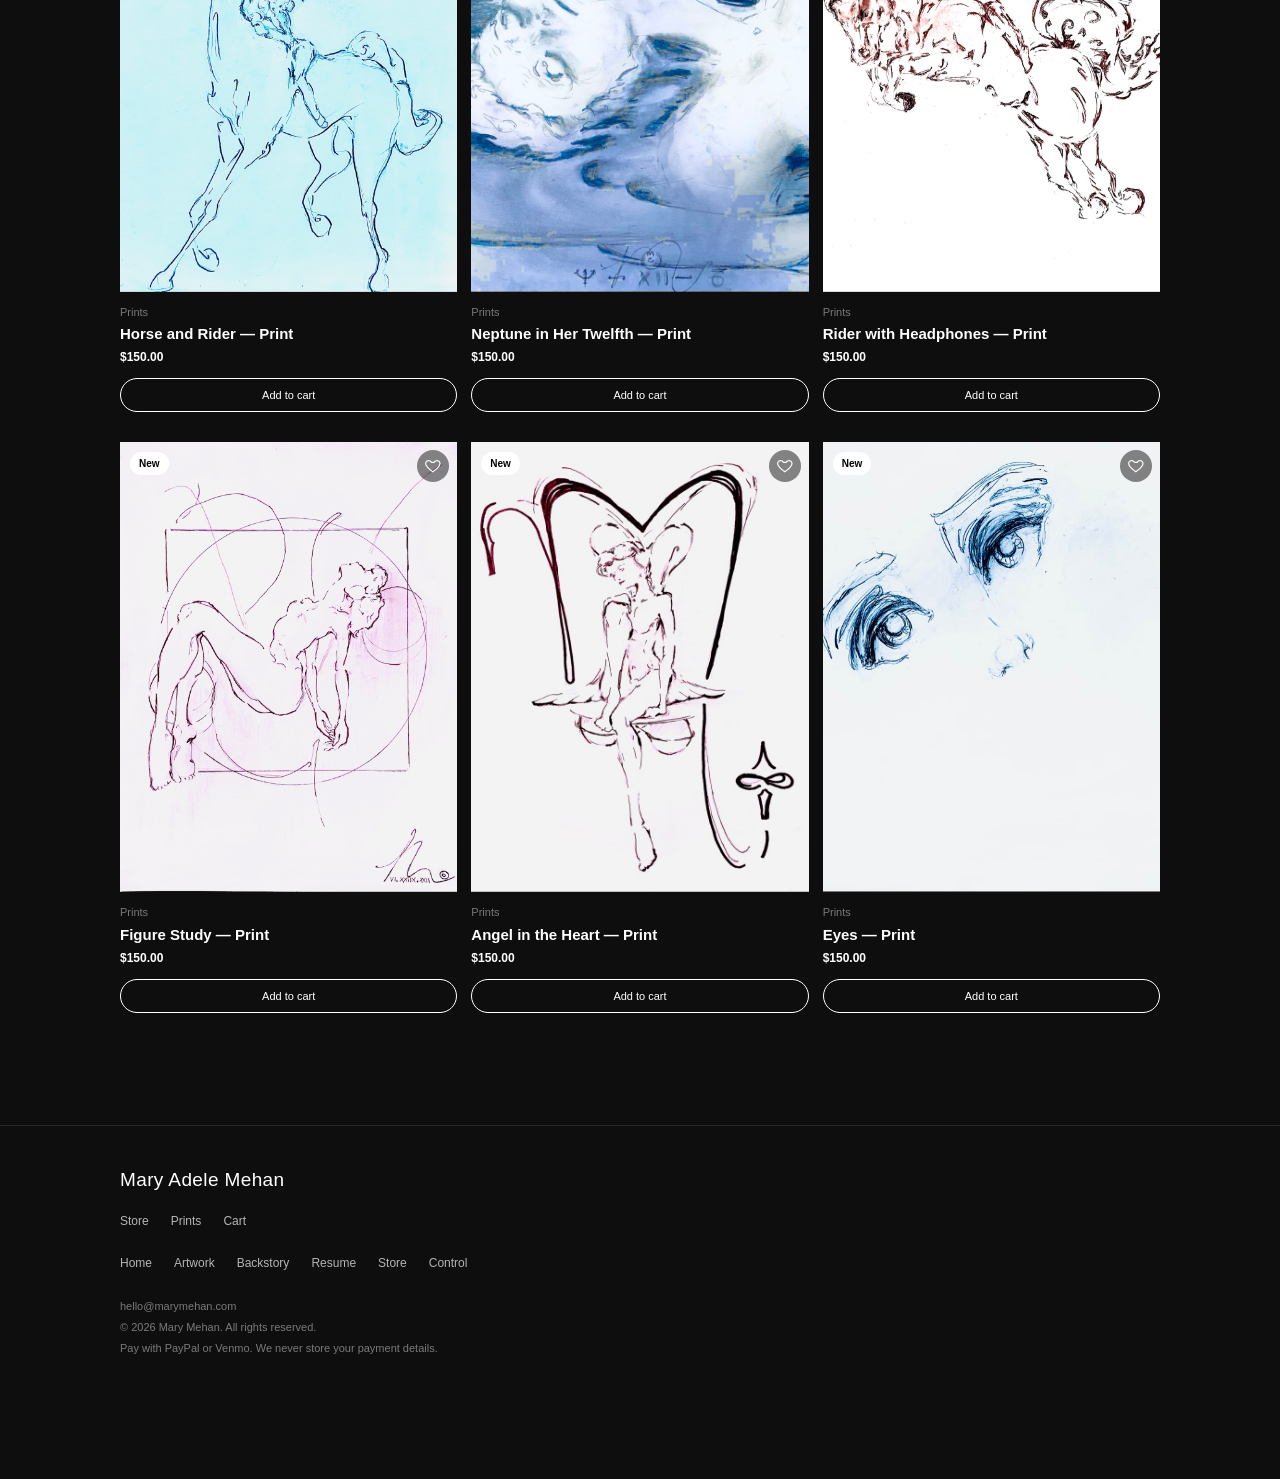
==== commit 7436a8d8: "Add Venmo payment option to store checkout Pay with Venmo @MaryAdele-Mehan via QR code or link, then" ====
--- a/store/index.html
+++ b/store/index.html
@@ -50,7 +50,7 @@
   <!-- filled from data.js by main.js (store links via mmFooterExtra in js/store.js) -->
   <footer class="site-footer"></footer>
 
-  <script src="../js/main.js?v=20261028c"></script>
+  <script src="../js/main.js?v=20261029a"></script>
   <script src="js/store.js"></script>
   <script src="js/home.js"></script>
 </body>
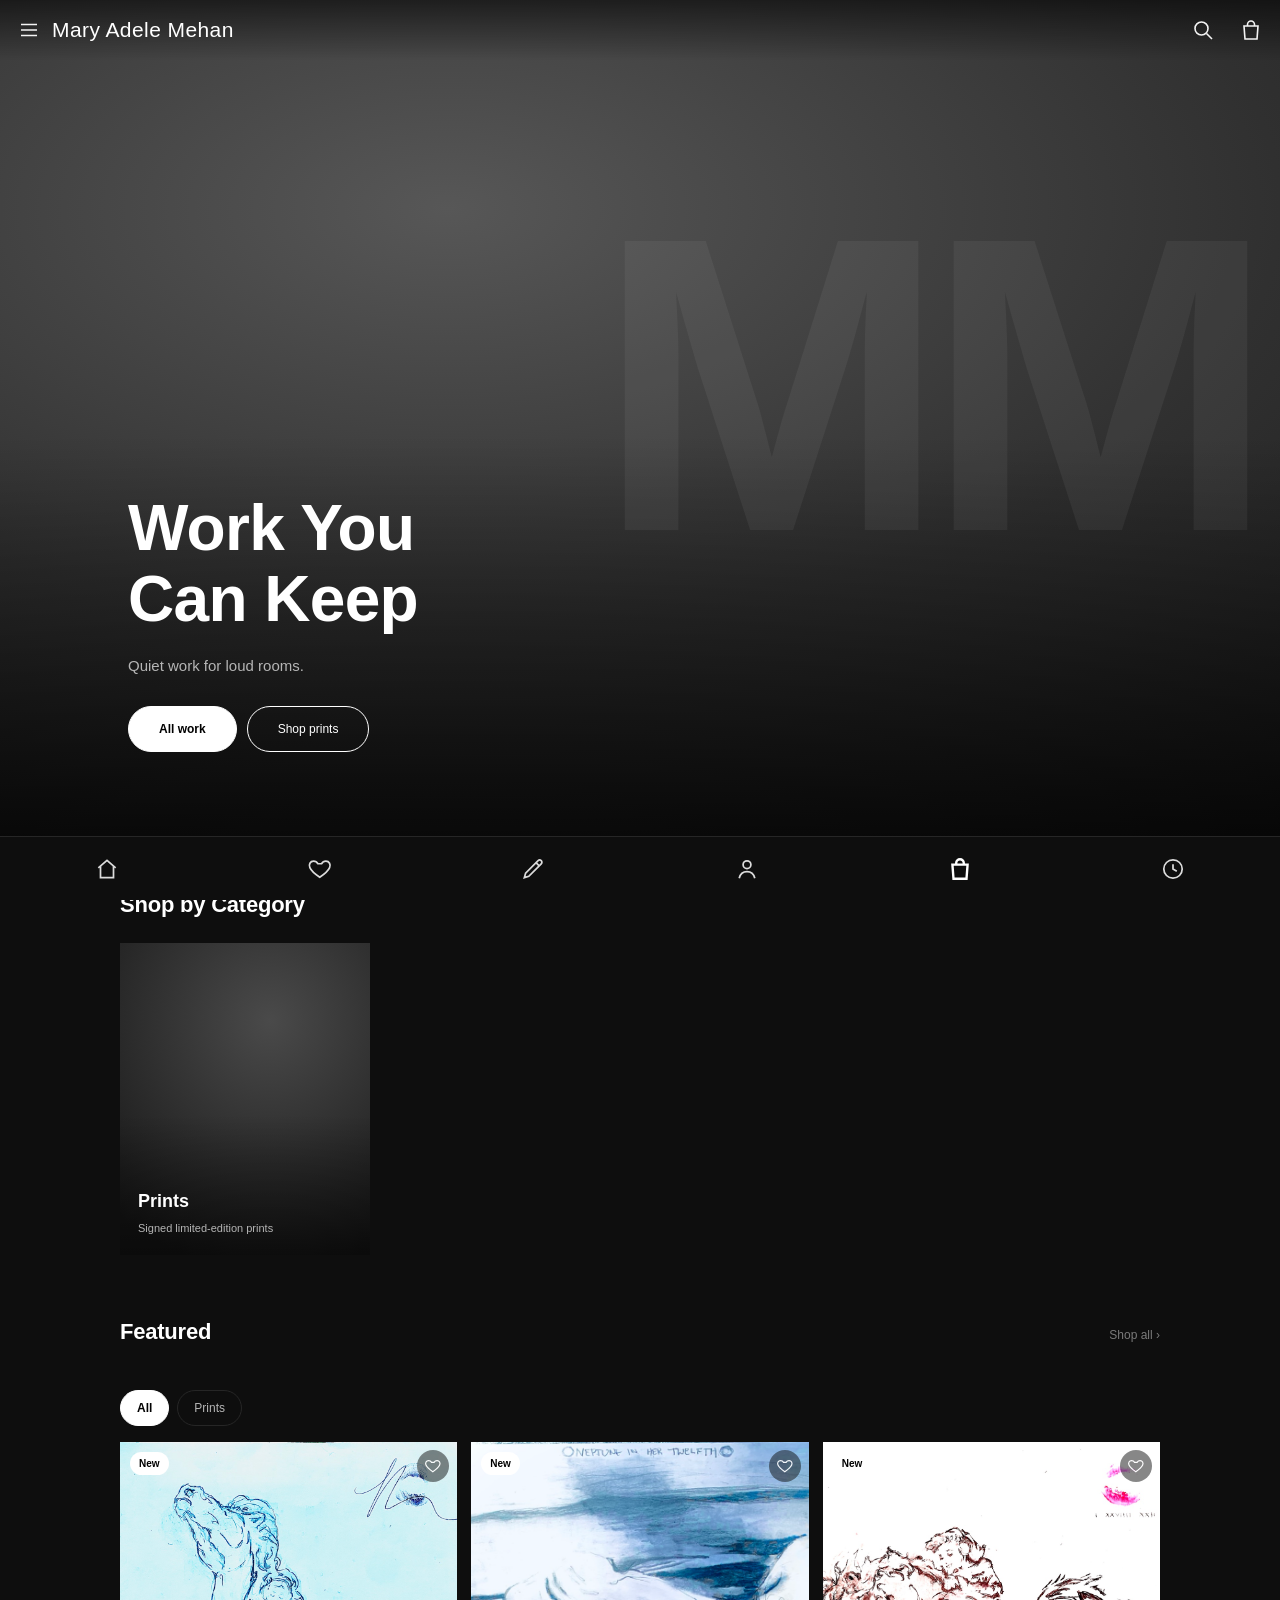
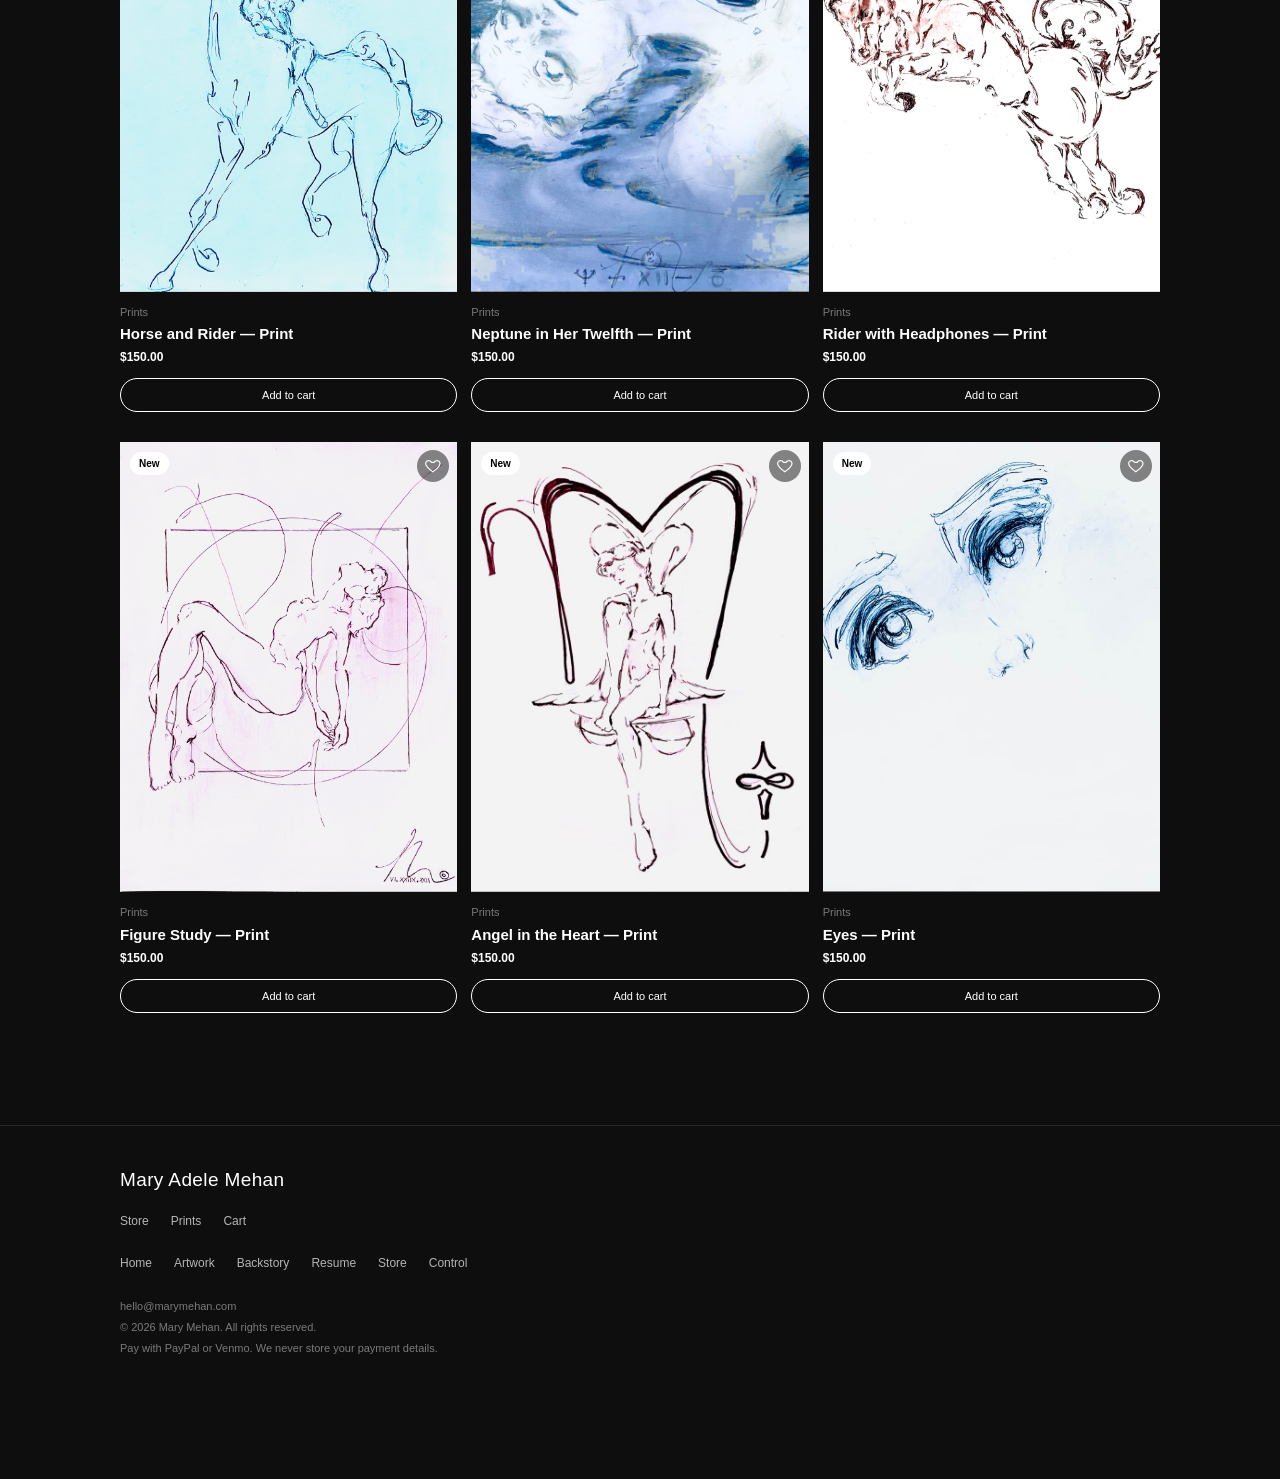
==== commit dfd4ca3a: "Replace backstory with consolidated artist bio (Oct 30)" ====
--- a/store/index.html
+++ b/store/index.html
@@ -50,7 +50,7 @@
   <!-- filled from data.js by main.js (store links via mmFooterExtra in js/store.js) -->
   <footer class="site-footer"></footer>
 
-  <script src="../js/main.js?v=20261029a"></script>
+  <script src="../js/main.js?v=20261030a"></script>
   <script src="js/store.js"></script>
   <script src="js/home.js"></script>
 </body>
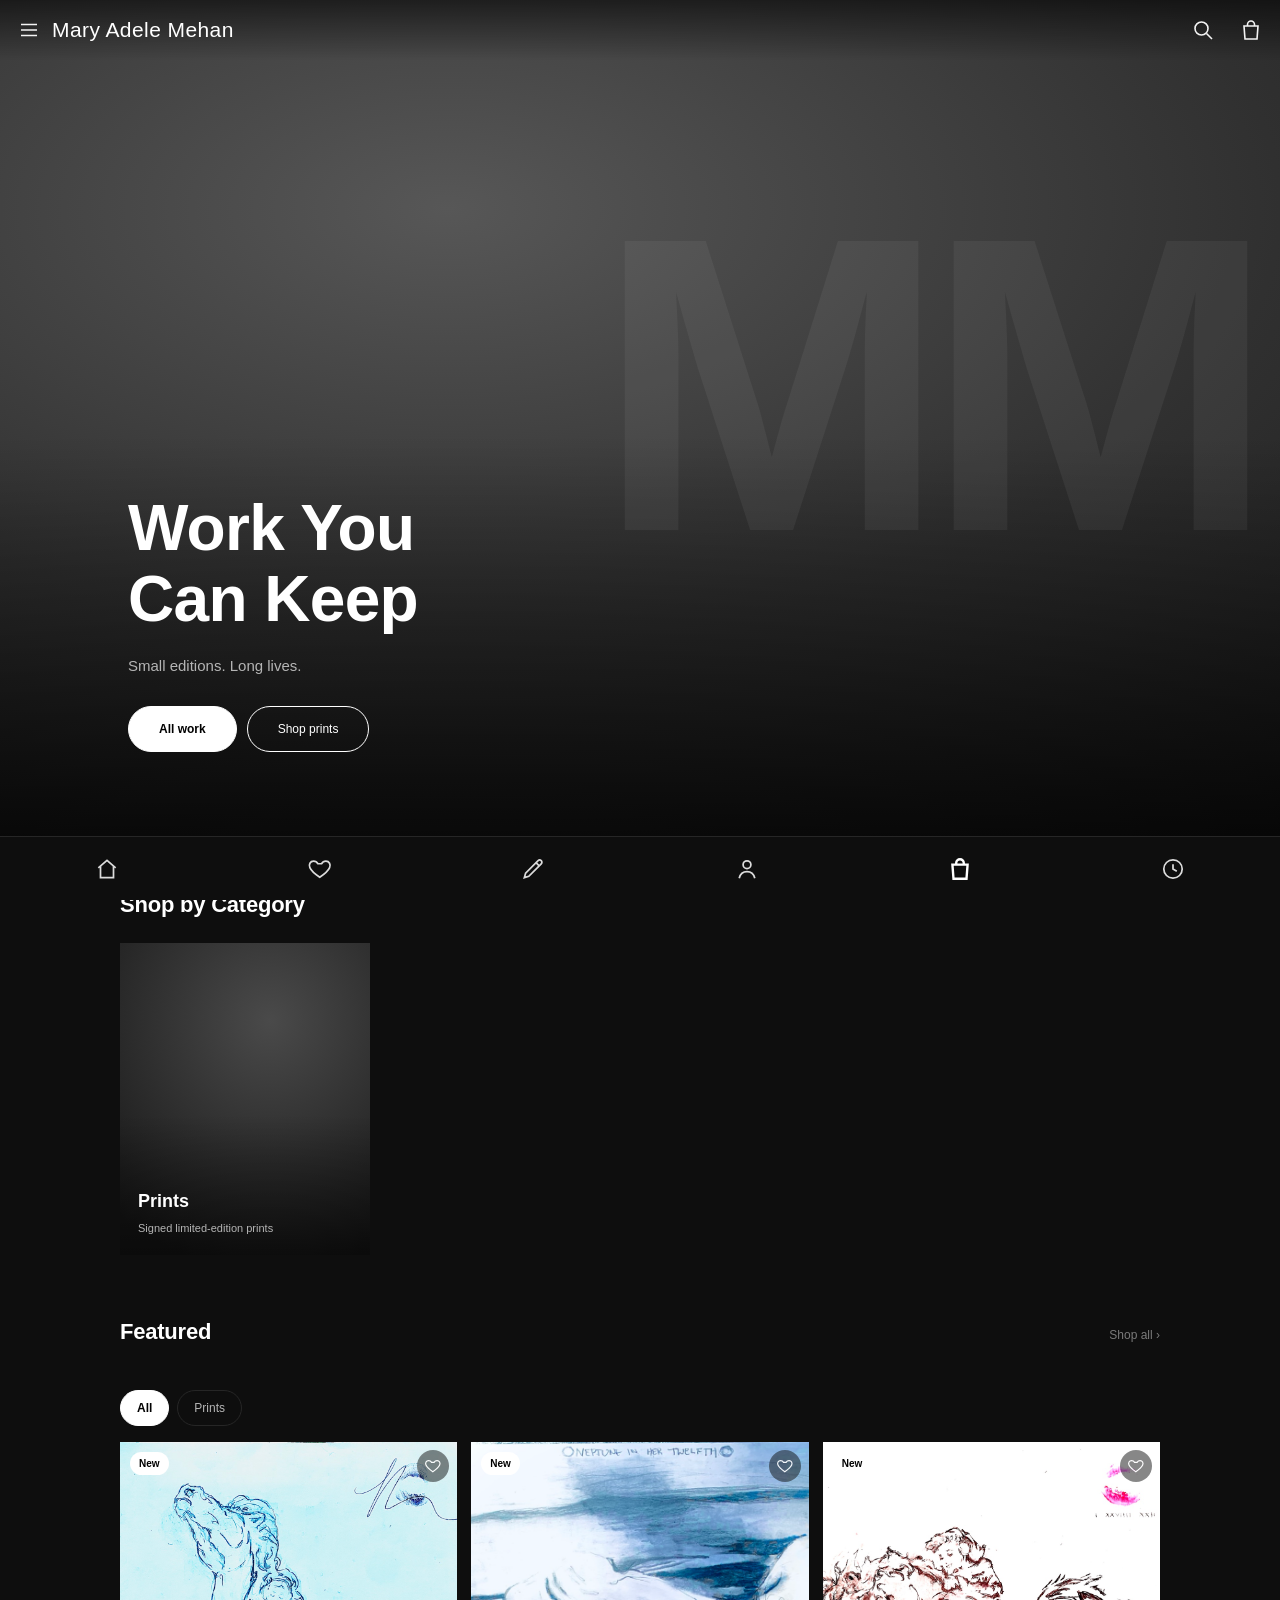
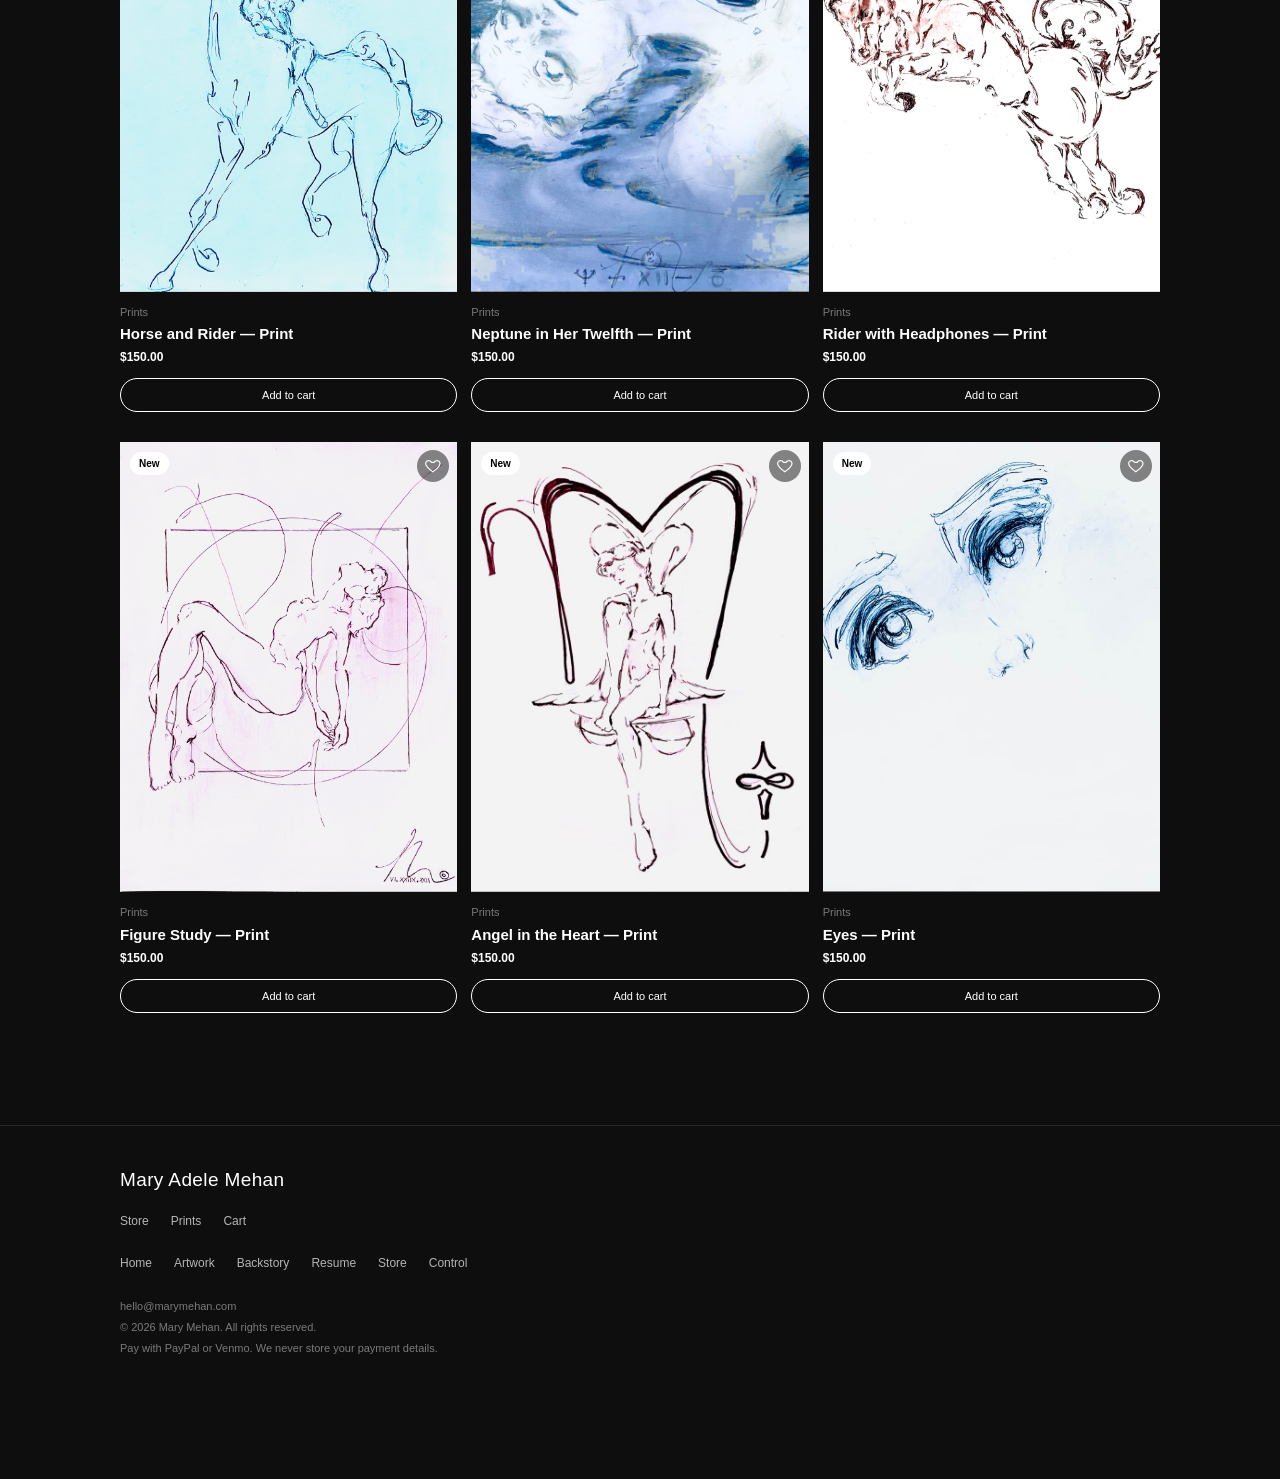
==== commit 31953eb7: "Add Venus square artwork and backstory narratives for Horse and Rider and Venus in Cancer Square Jup" ====
--- a/store/index.html
+++ b/store/index.html
@@ -50,7 +50,7 @@
   <!-- filled from data.js by main.js (store links via mmFooterExtra in js/store.js) -->
   <footer class="site-footer"></footer>
 
-  <script src="../js/main.js?v=20261030a"></script>
+  <script src="../js/main.js?v=20261102a"></script>
   <script src="js/store.js"></script>
   <script src="js/home.js"></script>
 </body>
--- a/css/style.css
+++ b/css/style.css
@@ -570,6 +570,10 @@
 /* ---------- backstory ---------- */
 .backstory-body { max-width: 700px; padding: 8px 0 64px; }
 .backstory-body p { font-size: 18px; line-height: 1.75; margin: 0 0 1.4em; color: var(--text); }
+.backstory-work { max-width: 700px; padding: 8px 0 64px; }
+.backstory-work h2 { font-size: 24px; margin: 0 0 16px; }
+.backstory-work img { width: 100%; height: auto; display: block; margin: 0 0 1.4em; }
+.backstory-work p { font-size: 18px; line-height: 1.75; margin: 0 0 1.4em; color: var(--text); }
 .backstory-body p:first-child {
   font-size: clamp(22px, 4.4vw, 30px);
   font-weight: 700;
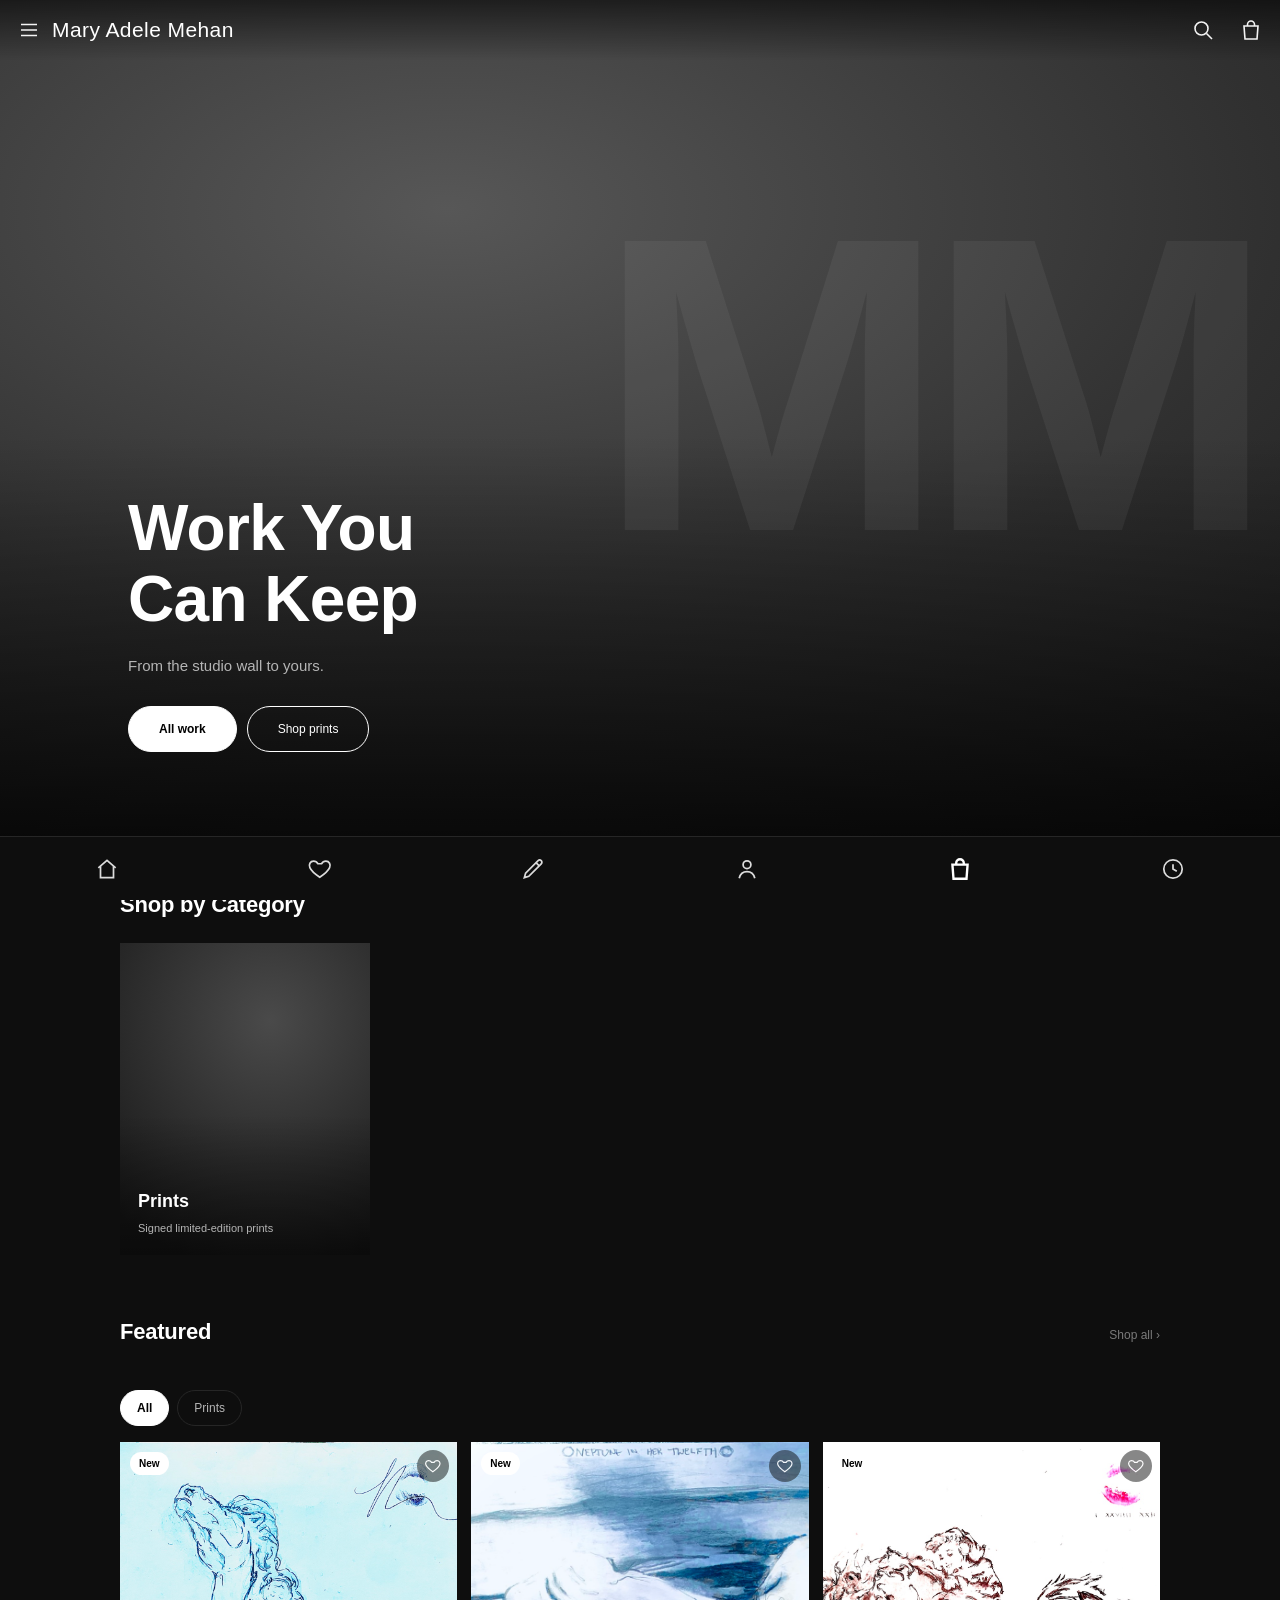
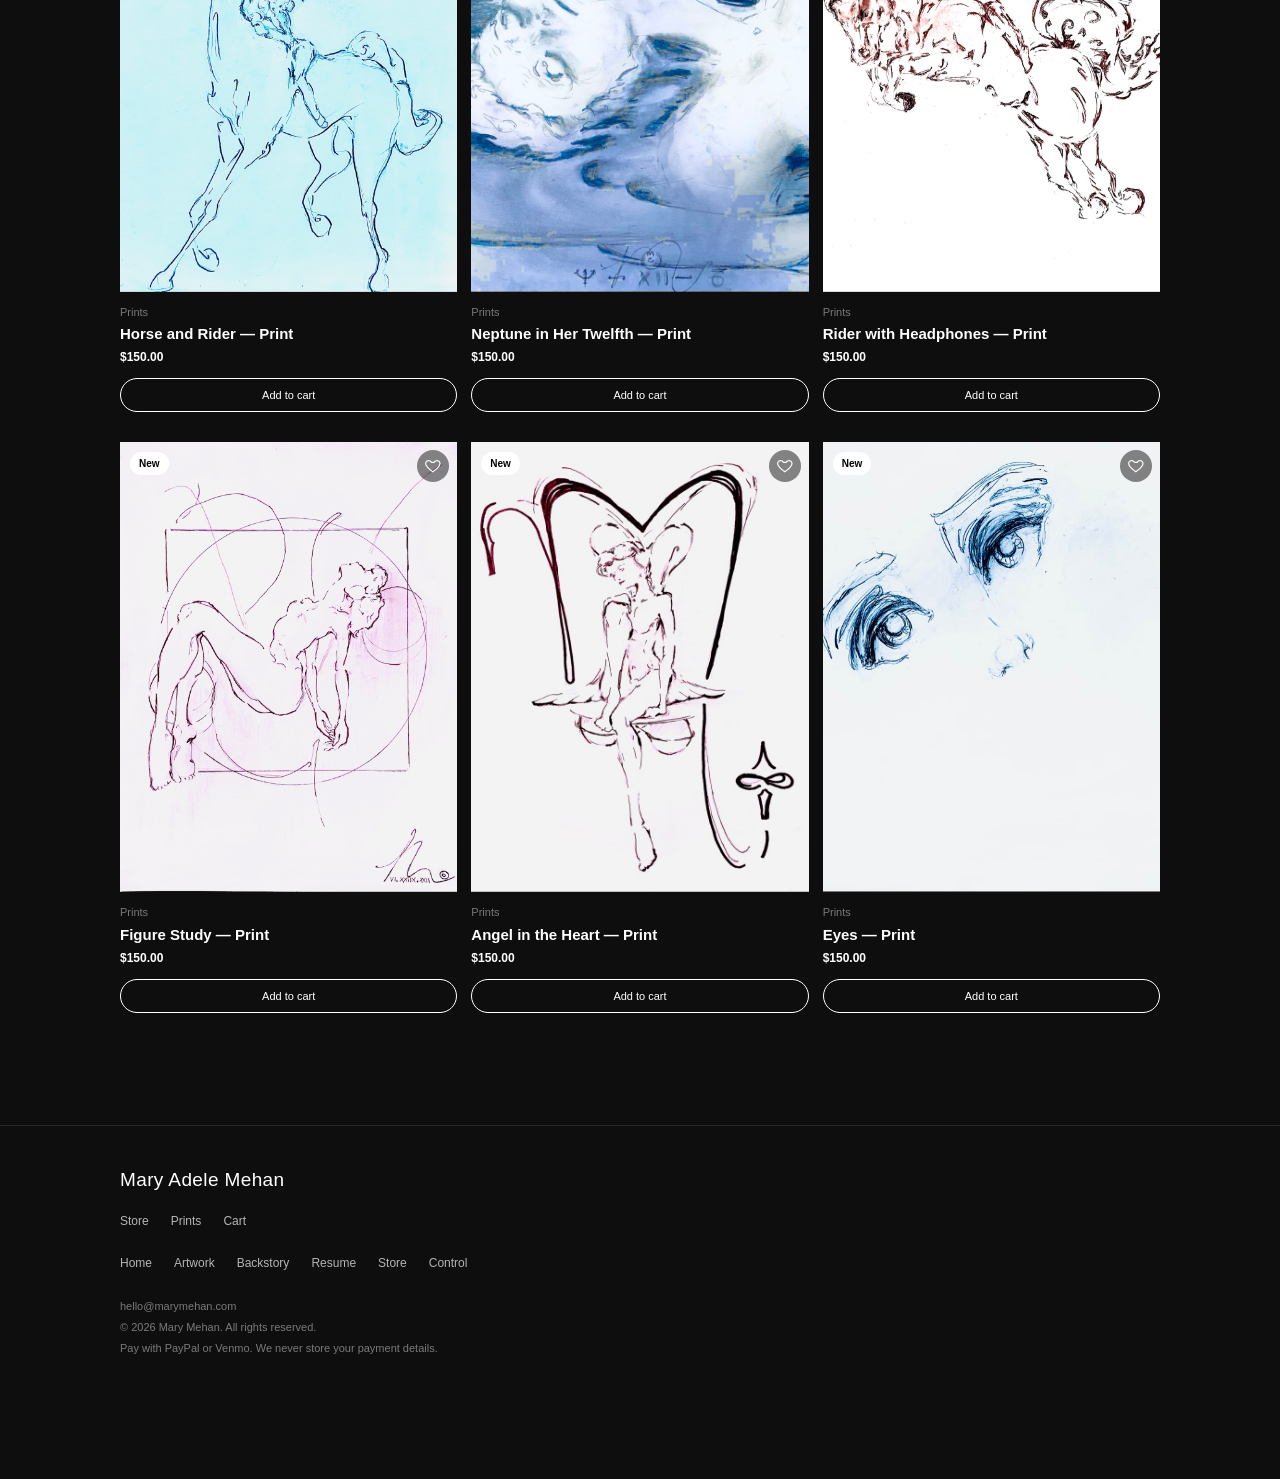
==== commit 4199c31d: "Add Neptune in Her Twelfth backstory narrative" ====
--- a/store/index.html
+++ b/store/index.html
@@ -50,7 +50,7 @@
   <!-- filled from data.js by main.js (store links via mmFooterExtra in js/store.js) -->
   <footer class="site-footer"></footer>
 
-  <script src="../js/main.js?v=20261102a"></script>
+  <script src="../js/main.js?v=20261102b"></script>
   <script src="js/store.js"></script>
   <script src="js/home.js"></script>
 </body>
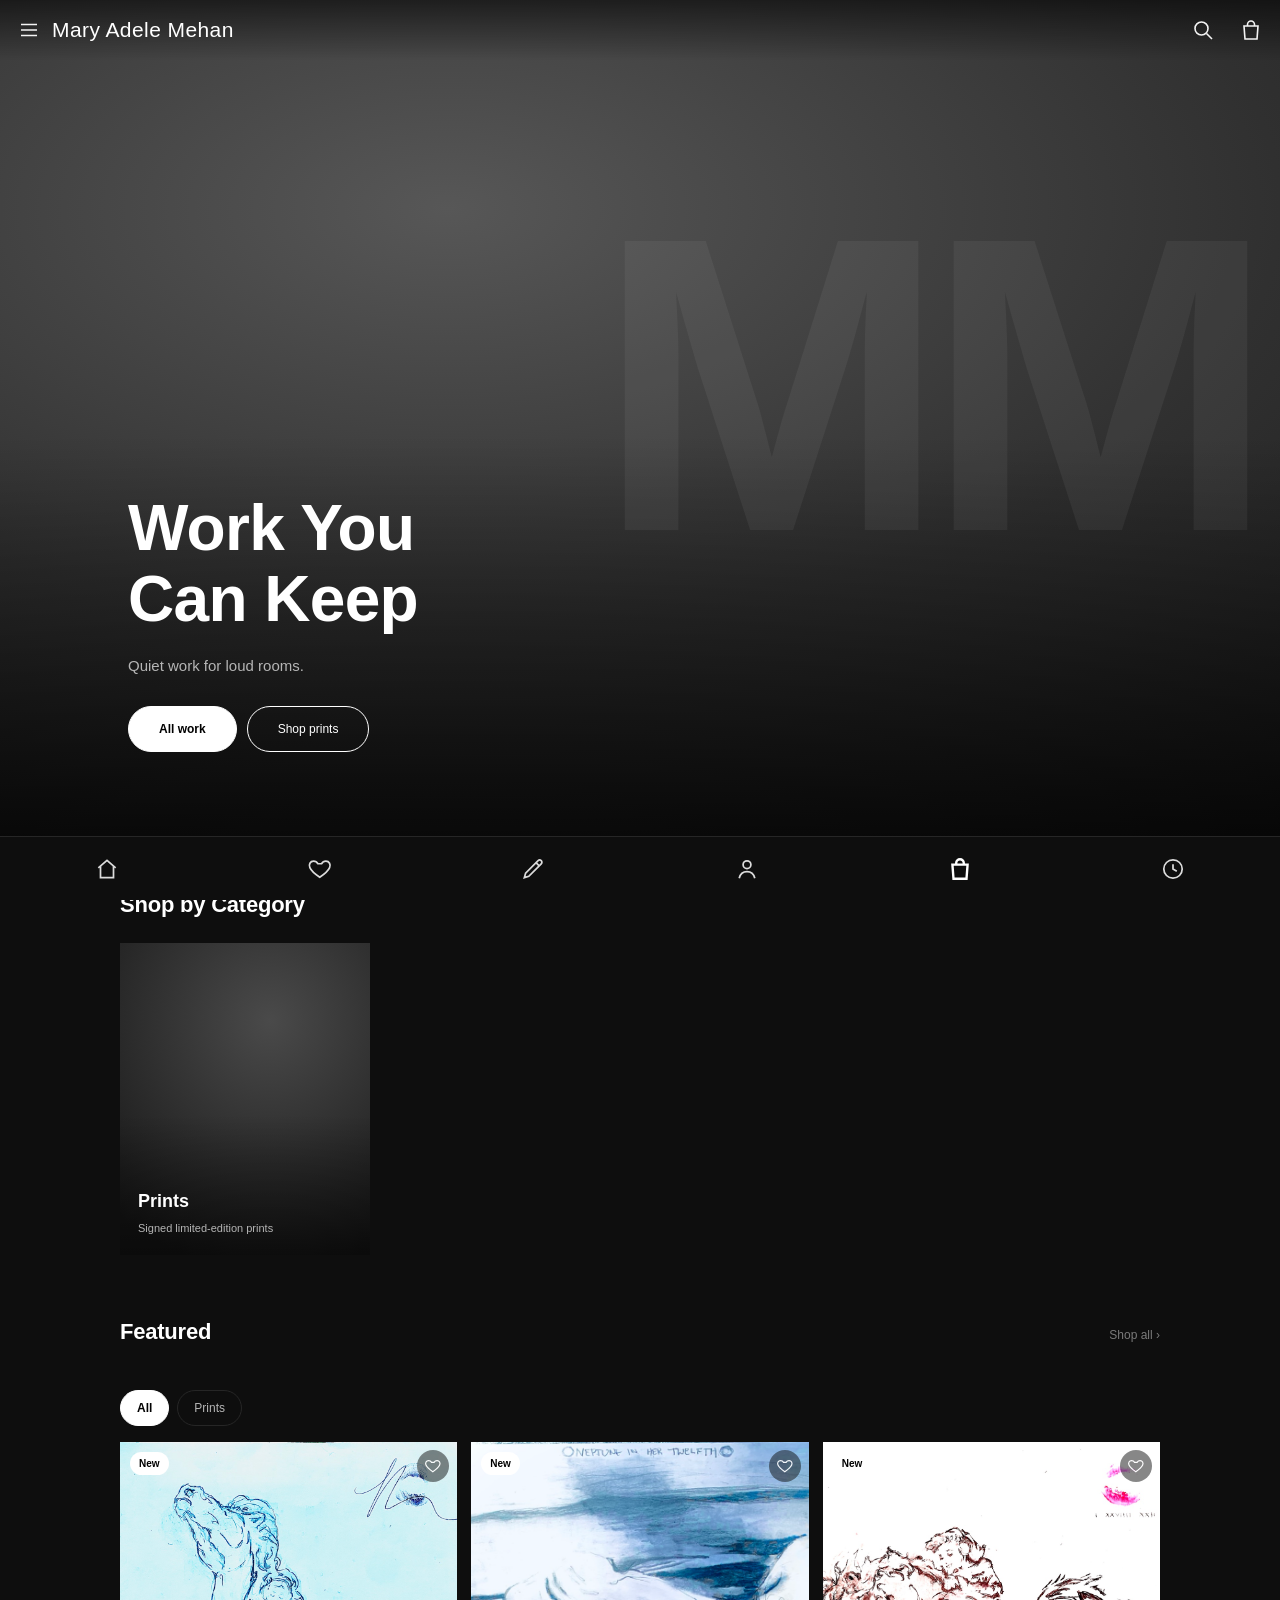
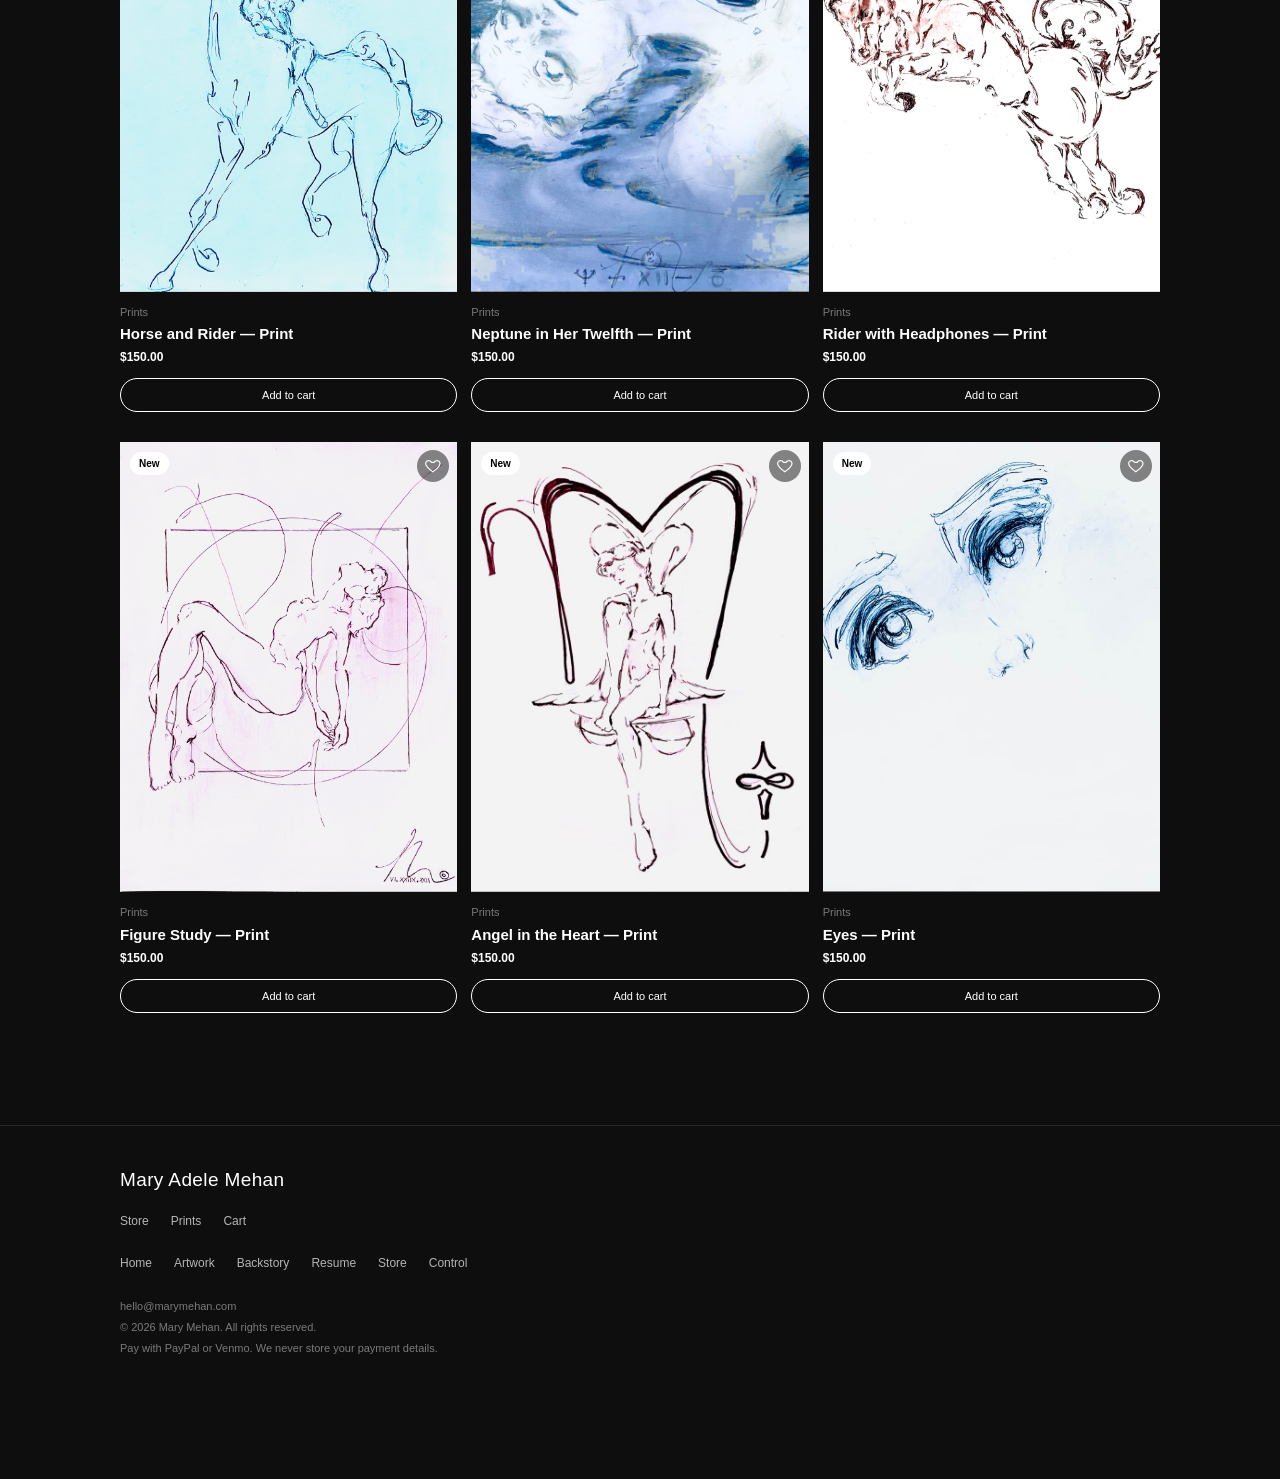
==== commit 4e5c9469: "Replace Backstory bio with short bio (Nov 5) Old consolidated bio (Oct 30) kept on file per owner in" ====
--- a/store/index.html
+++ b/store/index.html
@@ -50,7 +50,7 @@
   <!-- filled from data.js by main.js (store links via mmFooterExtra in js/store.js) -->
   <footer class="site-footer"></footer>
 
-  <script src="../js/main.js?v=20261102b"></script>
+  <script src="../js/main.js?v=20261105a"></script>
   <script src="js/store.js"></script>
   <script src="js/home.js"></script>
 </body>
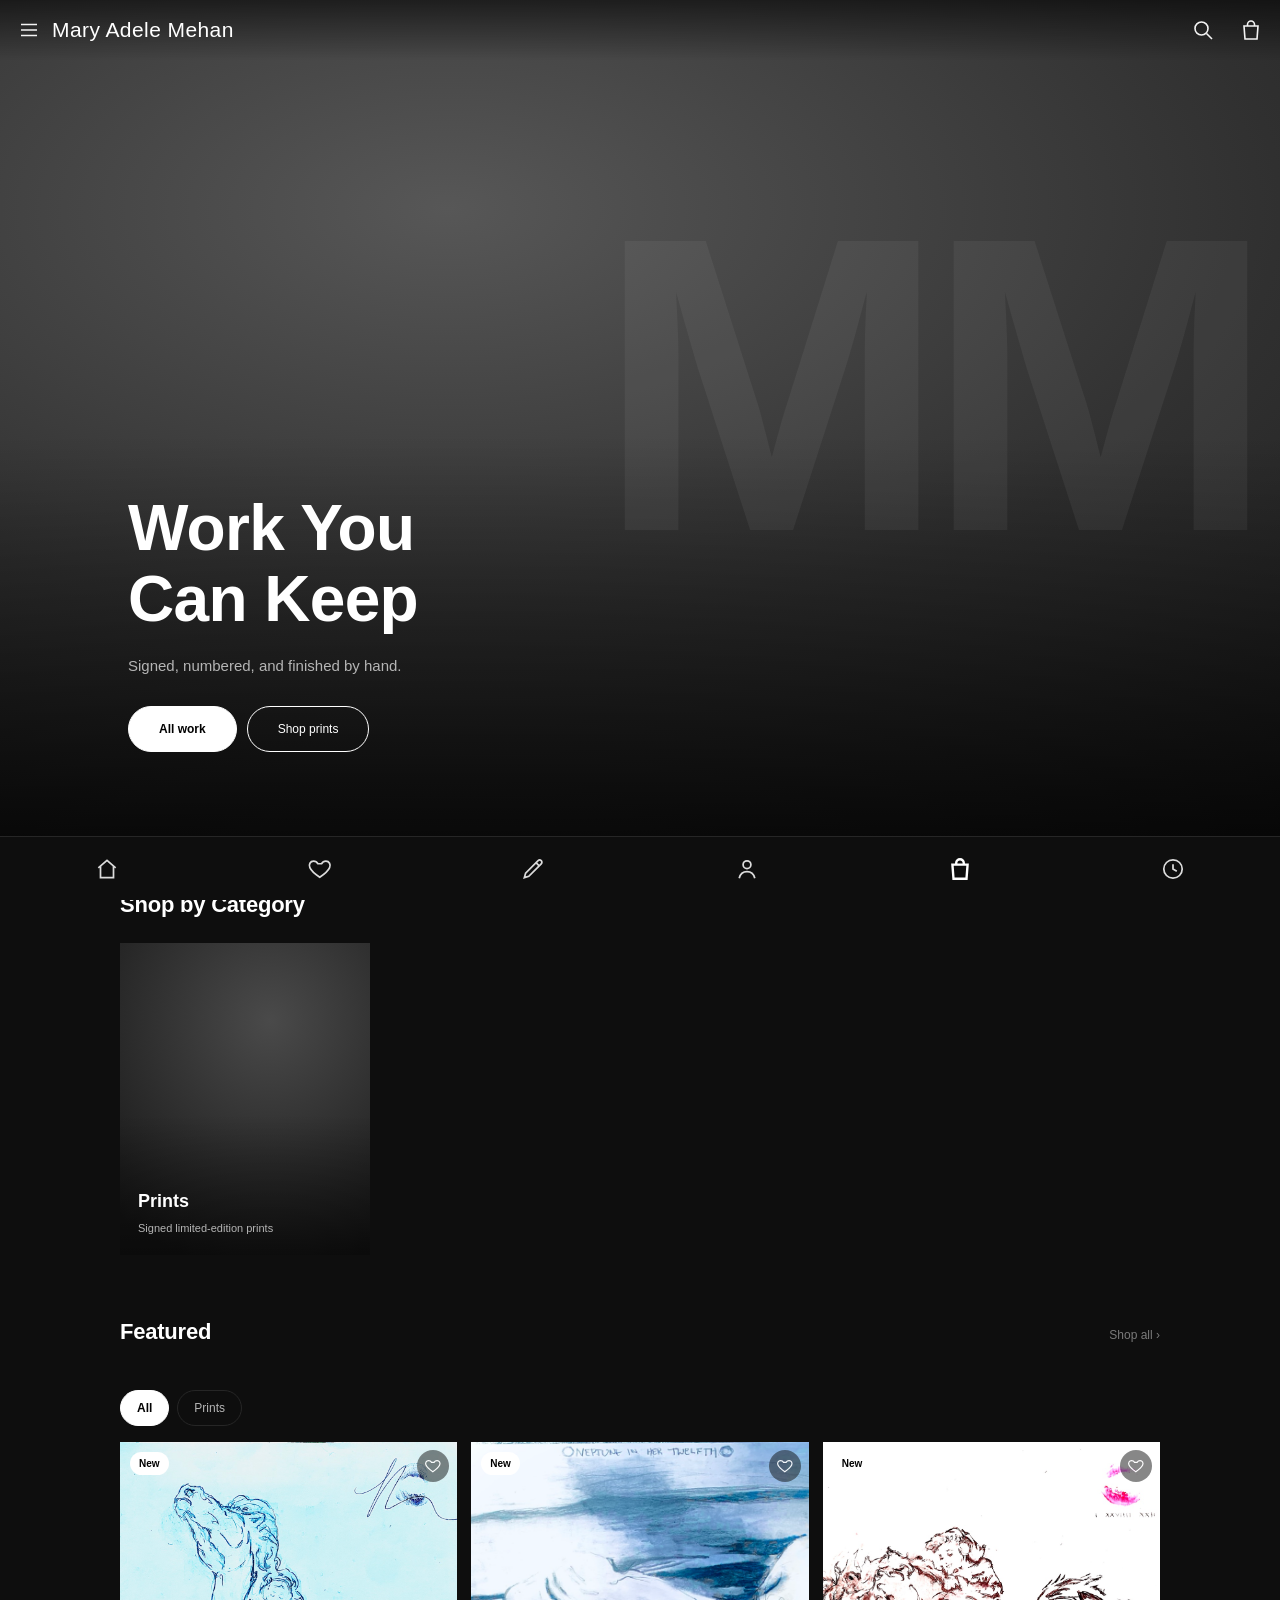
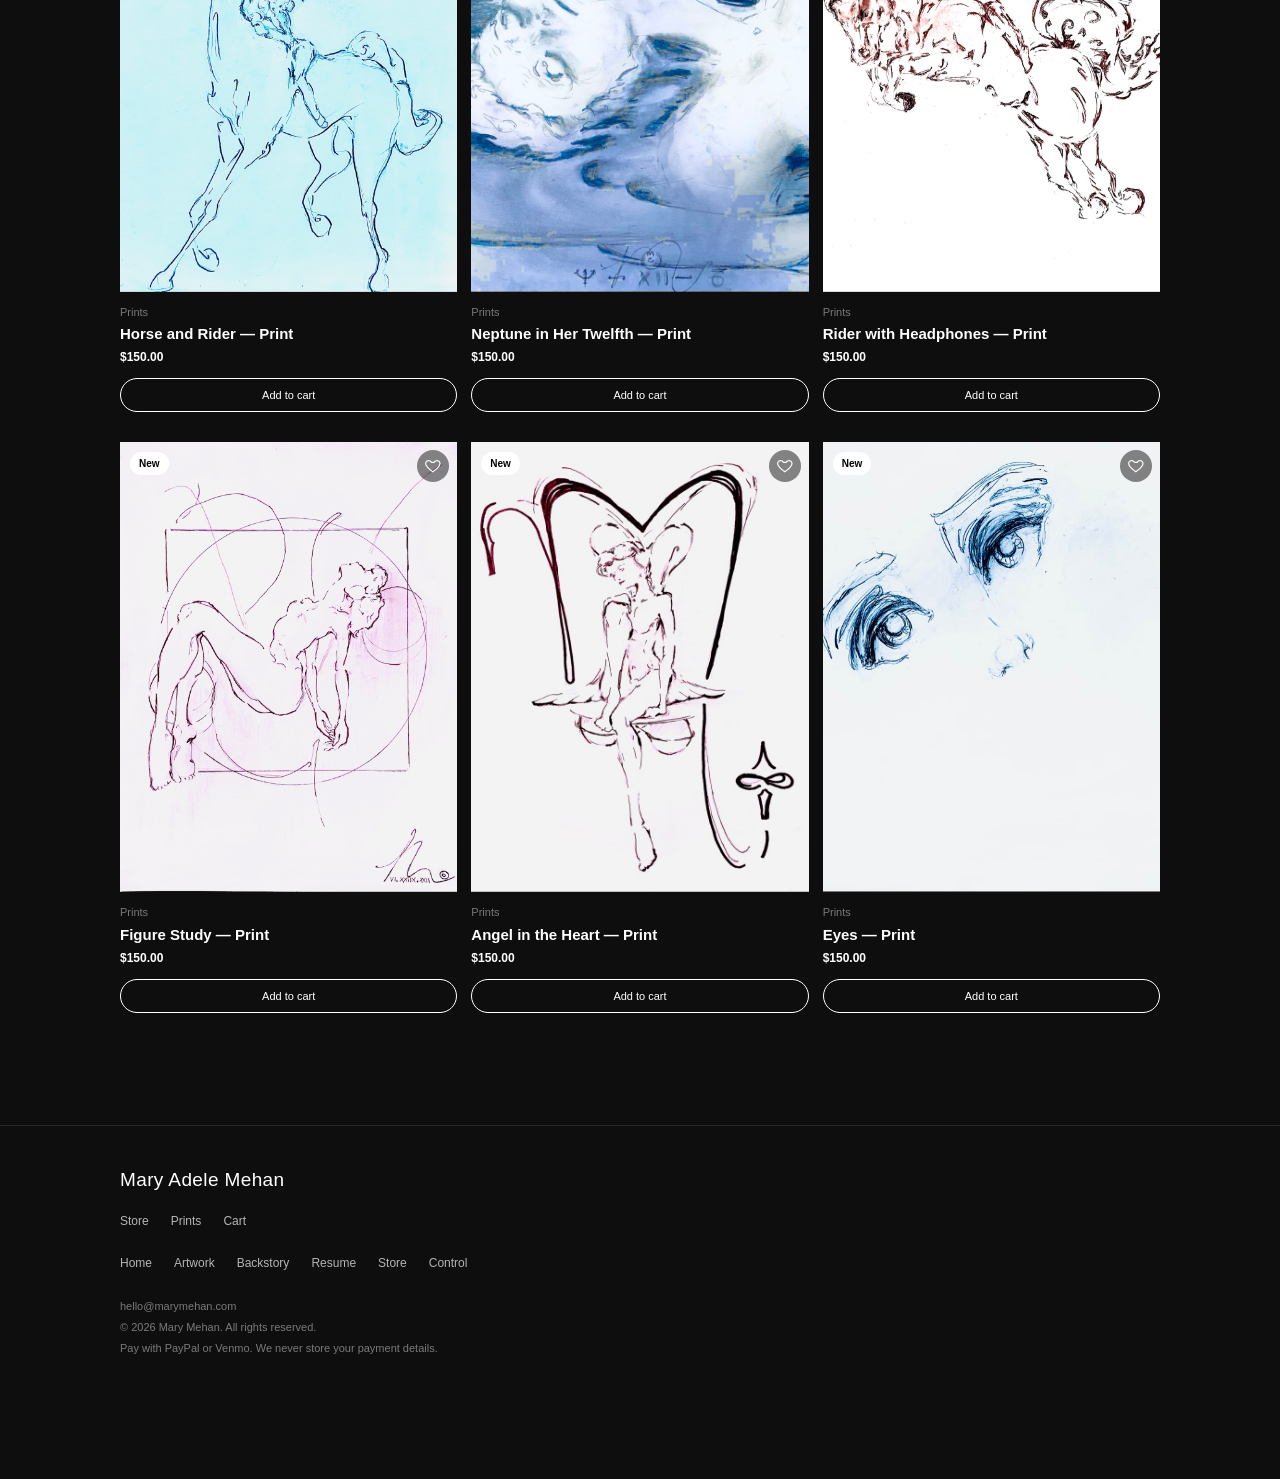
==== commit 886f4aea: "Update Backstory bio to revised short version (Nov 5) Adds privacy and artificial relationships, hol" ====
--- a/store/index.html
+++ b/store/index.html
@@ -50,7 +50,7 @@
   <!-- filled from data.js by main.js (store links via mmFooterExtra in js/store.js) -->
   <footer class="site-footer"></footer>
 
-  <script src="../js/main.js?v=20261105a"></script>
+  <script src="../js/main.js?v=20261105b"></script>
   <script src="js/store.js"></script>
   <script src="js/home.js"></script>
 </body>
